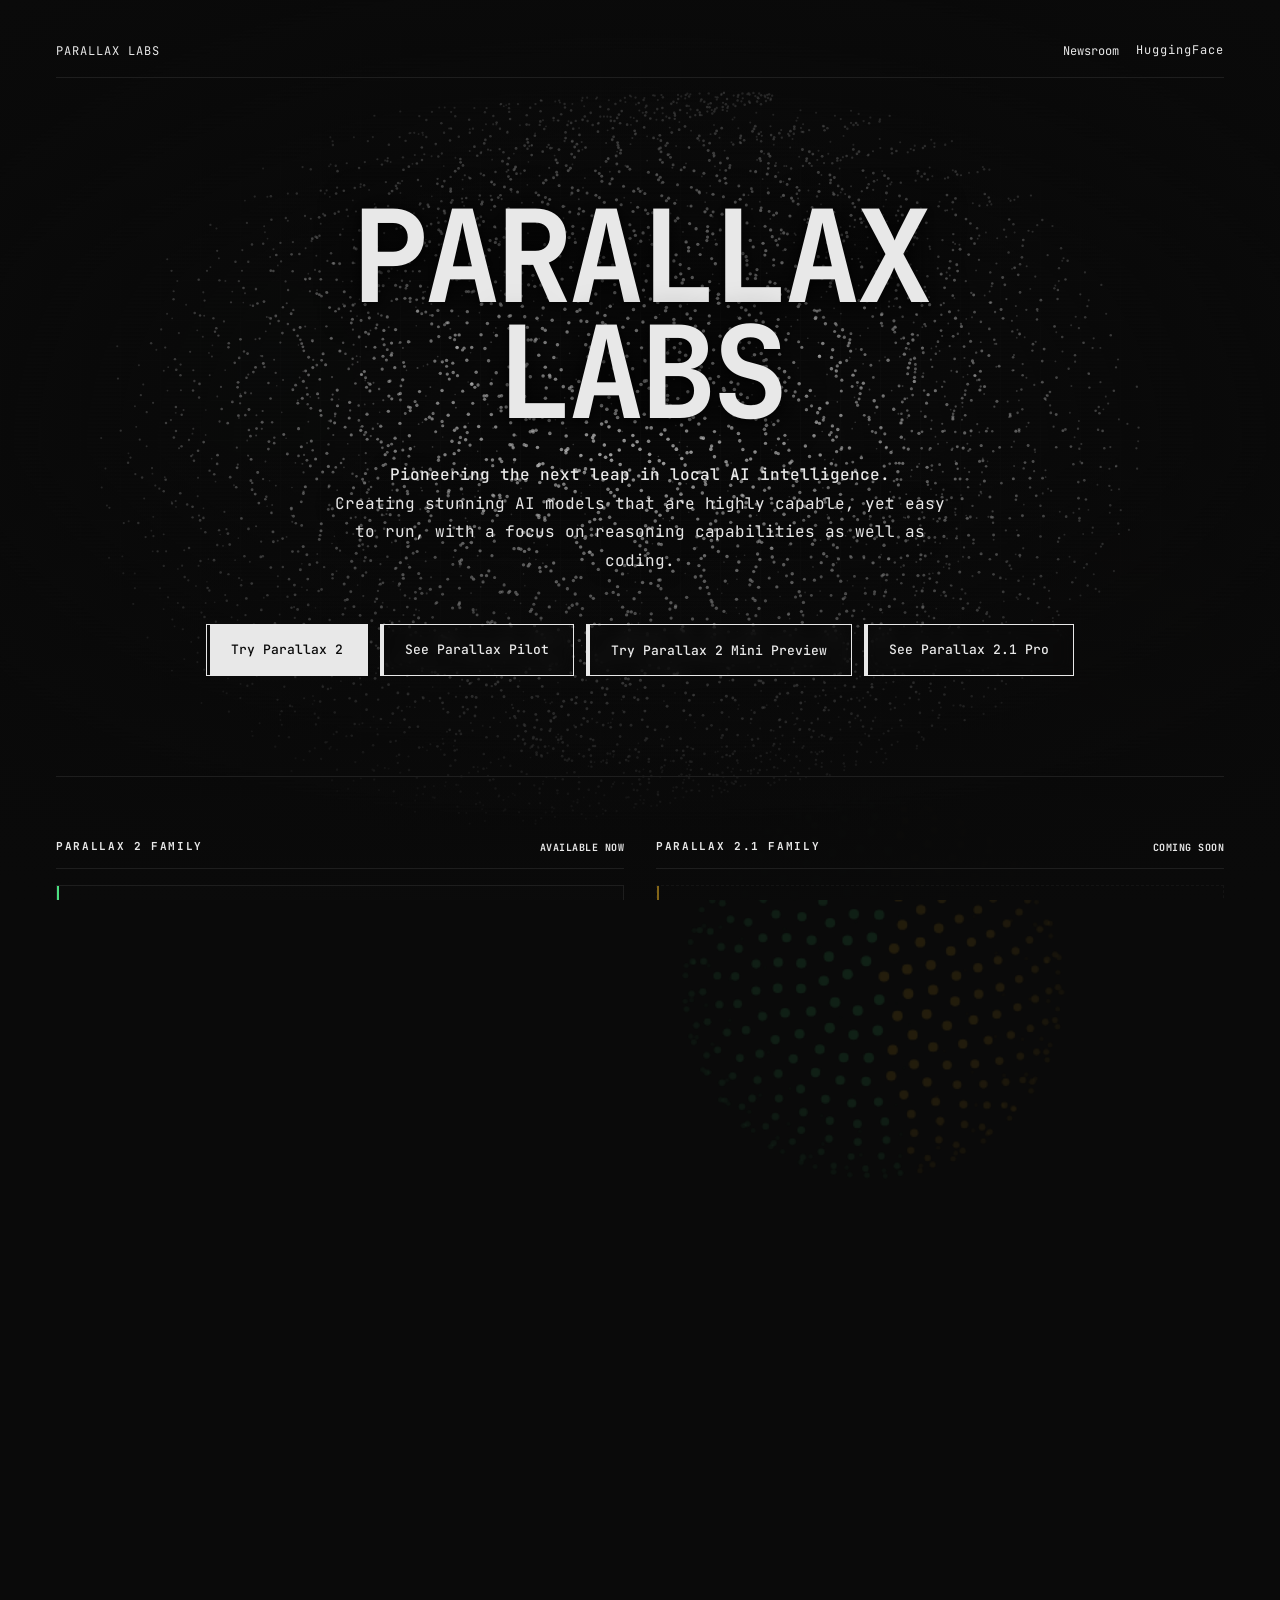
==== index.html @ c9f698fa "v45" ====
<!DOCTYPE html>
<html lang="en">
<head>
<meta charset="UTF-8">
<meta name="viewport" content="width=device-width, initial-scale=1.0">
<title>Parallax Labs</title>
<meta name="description" content="Parallax Labs — pioneering the next leap in local AI intelligence. Creating highly capable, yet tiny AI models.">
<link rel="preconnect" href="https://fonts.googleapis.com">
<link rel="preconnect" href="https://fonts.gstatic.com" crossorigin>
<link href="https://fonts.googleapis.com/css2?family=JetBrains+Mono:wght@400;500;700&display=swap" rel="stylesheet">
<style>
  :root {
    --bg: #0a0a0a;
    --text: #e8e8e8;
    --text-dim2: #e8e8e8;
    --text-dimmer: #e8e8e8;
    --line: #1e1e1e;
    --line-bright: #333333;
    --accent: #f0f0f0;
    --accent-green: #4ade80;
    --accent-amber: #fbbf24;
    --mono: 'JetBrains Mono', 'SF Mono', Menlo, monospace;
    --ease: cubic-bezier(.2,.8,.2,1);
  }
  * { box-sizing: border-box; margin: 0; padding: 0; }
  html, body { height: 100%; overflow-x: hidden; }
  body {
    background: var(--bg);
    color: var(--text);
    font-family: var(--mono);
    font-size: 14px;
    line-height: 1.7;
    -webkit-font-smoothing: antialiased;
    position: relative;
  }

  /* ── LAB ENVIRONMENT BACKGROUND ── */
  .lab-grid {
    position: fixed;
    inset: 0;
    z-index: 0;
    background-image: 
      linear-gradient(rgba(255,255,255,0.015) 1px, transparent 1px),
      linear-gradient(90deg, rgba(255,255,255,0.015) 1px, transparent 1px);
    background-size: 40px 40px;
    mask-image: radial-gradient(ellipse at center, black 30%, transparent 80%);
    -webkit-mask-image: radial-gradient(ellipse at center, black 30%, transparent 80%);
    pointer-events: none;
  }

  #sphereCanvas, #orbCanvas, #glowCanvas {
    position: fixed;
    inset: 0;
    width: 100vw;
    height: 100vh;
    z-index: 1;
    pointer-events: none;
    display: block;
  }
  #orbCanvas {
    z-index: 2;
    opacity: 0.25;
    transform: scale(1.5) translate(10%, 5%);
  }
  #glowCanvas {
    z-index: 0;
    opacity: 0.15;
    filter: blur(40px);
  }
  
  /* Scanline effect + vignette */
  body::after {
    content: '';
    position: fixed;
    inset: 0;
    z-index: 3;
    pointer-events: none;
    background:
      radial-gradient(ellipse at center, rgba(10,10,10,0) 0%, rgba(10,10,10,0.4) 45%, rgba(10,10,10,0.9) 85%, rgba(10,10,10,1) 100%),
      linear-gradient(180deg, rgba(10,10,10,0.5) 0%, rgba(10,10,10,0) 30%, rgba(10,10,10,0) 50%, rgba(10,10,10,0.95) 100%),
      repeating-linear-gradient(0deg, transparent, transparent 2px, rgba(0,0,0,0.1) 2px, rgba(0,0,0,0.1) 4px);
  }

  /* ── MAIN LAYOUT ── */
  .main-wrapper {
    position: relative;
    z-index: 4;
    transition: transform 0.6s var(--ease), opacity 0.4s var(--ease);
    min-height: 100vh;
    display: flex;
    flex-direction: column;
  }
  .main-wrapper.slide-out {
    transform: translateX(-100vw);
    opacity: 0;
    pointer-events: none;
  }

  .page {
    display: flex;
    flex-direction: column;
    padding: 40px 56px;
    flex: 1;
  }
  .topbar {
    font-size: 12px;
    color: var(--text-dim2);
    letter-spacing: 0.08em;
    margin-bottom: 60px;
    display: flex;
    justify-content: space-between;
    align-items: center;
    border-bottom: 1px solid var(--line);
    padding-bottom: 16px;
  }
  .topbar nav { display: flex; gap: 16px; }
  .topbar button {
    background: transparent; border: 1px solid transparent;
    color: var(--text-dimmer); font-family: var(--mono); font-size: 12px;
    cursor: pointer; transition: all 0.2s;
  }
  .topbar button:hover { color: var(--text); border-bottom-color: var(--text); }

  /* ── HERO ── */
  .hero {
    flex: 1;
    display: flex;
    flex-direction: column;
    justify-content: center;
    align-items: center;
    text-align: center;
    max-width: 900px;
    width: 100%;
    margin: 0 auto;
    padding: 60px 0 100px;
  }
  .logo-title {
    font-size: clamp(64px, 10vw, 140px);
    font-weight: 700;
    letter-spacing: -0.04em;
    line-height: 0.9;
    margin-bottom: 32px;
    color: var(--text);
    text-transform: uppercase;
    text-shadow: 0 4px 40px rgba(0,0,0,0.9), 0 2px 12px rgba(0,0,0,0.7);
  }
  .lede {
    font-size: 16px;
    line-height: 1.8;
    color: var(--text-dim2);
    max-width: 620px;
    margin: 0 auto 48px;
    text-shadow: 0 2px 20px rgba(0,0,0,0.85);
  }
  .lede em { font-style: normal; color: var(--text); font-weight: 500; }

  /* ── BUTTONS ── */
  .actions {
    display: flex;
    gap: 12px;
    flex-wrap: wrap;
    justify-content: center;
  }
  .btn {
    display: inline-flex;
    align-items: center;
    justify-content: center;
    gap: 10px;
    padding: 14px 24px;
    background: rgba(10, 10, 10, 0.6);
    backdrop-filter: blur(8px);
    color: var(--text);
    border: 1px solid var(--text-dim2);
    font-family: var(--mono);
    font-size: 13px;
    font-weight: 500;
    text-decoration: none;
    cursor: pointer;
    transition: all .2s var(--ease);
    position: relative;
    overflow: hidden;
  }
  .btn::before {
    content: '';
    position: absolute;
    left: 0; top: 0; bottom: 0;
    width: 3px;
    background: var(--text-dim2);
    transition: background 0.2s;
  }
  .btn:hover::before { background: var(--text); }
  .btn:hover { background: var(--text); color: var(--bg); border-color: var(--text); box-shadow: 0 4px 20px rgba(255,255,255,0.1); padding-left: 30px; }
  
  .btn-primary { background: var(--text); color: var(--bg); border-color: var(--text); }
  .btn-primary::before { background: var(--bg); }
  .btn-primary:hover { background: #fff; padding-left: 24px; }
  .btn-primary:hover::before { background: var(--bg); }
  
  .btn-secondary { background: transparent; border-color: var(--text-dimmer); }
  .btn-secondary:hover { background: transparent; color: var(--text); border-color: var(--text); }

  /* ── COMPACT FAMILY SECTION ── */
  .compact-family-section {
    max-width: 1200px;
    margin: 0 auto;
    width: 100%;
    padding: 60px 0;
    border-top: 1px solid var(--line);
  }
  
  .family-split {
    display: grid;
    grid-template-columns: 1fr 1fr;
    gap: 32px;
  }
  
  .family-column {
    display: flex;
    flex-direction: column;
    gap: 16px;
  }
  
  .family-col-header {
    font-size: 11px;
    font-weight: 700;
    letter-spacing: 0.15em;
    text-transform: uppercase;
    color: var(--text-dim2);
    padding-bottom: 12px;
    border-bottom: 1px solid var(--line);
    display: flex;
    justify-content: space-between;
    align-items: flex-end;
  }
  .family-col-header span {
    font-size: 10px;
    color: var(--text-dimmer);
    letter-spacing: 0.05em;
  }
  
  .family-row {
    display: flex;
    justify-content: space-between;
    align-items: center;
    padding: 16px 20px;
    background: rgba(13, 13, 13, 0.5);
    border: 1px solid var(--line);
    position: relative;
    transition: all 0.3s var(--ease);
  }
  .family-row::before {
    content: '';
    position: absolute;
    left: 0; top: 0; bottom: 0;
    width: 2px;
    background: var(--line-bright);
    transition: background 0.3s;
  }
  .family-row:hover {
    border-color: var(--line-bright);
    background: rgba(20, 20, 20, 0.6);
    transform: translateX(4px);
  }
  
  .family-row.current::before { background: var(--accent-green); }
  .family-row.upcoming::before { background: var(--accent-amber); }
  
  .family-row-left {
    display: flex;
    align-items: center;
    gap: 16px;
  }
  .family-row-name {
    font-size: 15px;
    font-weight: 700;
    color: var(--text);
  }
  .family-row-size {
    font-size: 10px;
    font-weight: 700;
    color: var(--accent-green);
    border: 1px solid var(--line-bright);
    padding: 1px 6px;
    background: var(--bg);
  }
  .family-row.upcoming .family-row-size { color: var(--accent-amber); }
  
  .family-row-right {
    font-size: 10px;
    font-weight: 600;
    text-transform: uppercase;
    letter-spacing: 0.05em;
    display: flex;
    align-items: center;
    gap: 8px;
    color: var(--text-dim2);
  }

  /* ── STATISTICS SECTION ── */
  .stats-section {
    max-width: 1200px;
    margin: 0 auto;
    width: 100%;
    padding: 60px 0;
    border-top: 1px solid var(--line);
    display: grid;
    grid-template-columns: repeat(4, 1fr);
    gap: 16px;
  }
  
  .stat-block {
    padding: 24px;
    background: rgba(13, 13, 13, 0.4);
    border: 1px solid var(--line);
    display: flex;
    flex-direction: column;
    justify-content: center;
    position: relative;
  }
  .stat-block::after {
    content: '';
    position: absolute;
    top: 8px; right: 8px;
    width: 6px; height: 6px;
    border-top: 1px solid var(--text-dimmer);
    border-right: 1px solid var(--text-dimmer);
  }
  
  .stat-number {
    font-size: 32px;
    font-weight: 700;
    color: var(--text);
    line-height: 1;
    margin-bottom: 8px;
    letter-spacing: -0.03em;
  }
  .stat-number span {
    color: var(--accent-green);
    font-size: 20px;
    vertical-align: top;
  }
  .stat-label {
    font-size: 11px;
    color: var(--text-dim2);
    text-transform: uppercase;
    letter-spacing: 0.08em;
  }

  /* ── TIMELINE SECTION ── */
  .timeline-section {
    max-width: 800px;
    margin: 60px auto 100px;
    width: 100%;
    padding-top: 60px;
    border-top: 1px solid var(--line);
  }
  
  .timeline-header {
    margin-bottom: 48px;
    text-align: center;
  }
  
  .timeline-kicker {
    font-size: 11px;
    font-weight: 700;
    color: var(--accent-green);
    letter-spacing: 0.15em;
    text-transform: uppercase;
    margin-bottom: 16px;
    display: block;
  }
  
  .timeline-title {
    font-size: clamp(28px, 4vw, 42px);
    font-weight: 700;
    color: var(--text);
    letter-spacing: -0.02em;
    line-height: 1.2;
    margin-bottom: 16px;
  }
  
  .timeline-meta {
    font-size: 11px;
    color: var(--text-dimmer);
    text-transform: uppercase;
    letter-spacing: 0.1em;
    display: flex;
    justify-content: center;
    gap: 16px;
  }

  .timeline-list {
    display: flex;
    flex-direction: column;
    gap: 0;
    position: relative;
  }
  
  /* Vertical connecting line */
  .timeline-list::before {
    content: '';
    position: absolute;
    left: 20px;
    top: 0;
    bottom: 0;
    width: 1px;
    background: var(--line);
    z-index: 0;
  }

  .timeline-item {
    display: flex;
    gap: 32px;
    padding: 24px 0;
    position: relative;
    z-index: 1;
  }
  .timeline-item:last-child {
    padding-bottom: 0;
  }
  
  .timeline-node {
    width: 40px;
    height: 40px;
    flex-shrink: 0;
    background: var(--bg);
    border: 1px solid var(--line-bright);
    display: flex;
    align-items: center;
    justify-content: center;
    font-size: 11px;
    font-weight: 700;
    color: var(--text-dim2);
    position: relative;
    z-index: 2;
  }
  .timeline-node.green { border-color: var(--accent-green); color: var(--accent-green); }
  .timeline-node.amber { border-color: var(--accent-amber); color: var(--accent-amber); border-style: dashed; }
  
  .timeline-content {
    flex: 1;
    padding-bottom: 24px;
    border-bottom: 1px dashed var(--line);
  }
  .timeline-item:last-child .timeline-content {
    border-bottom: none;
    padding-bottom: 0;
  }
  
  .timeline-item-title {
    font-size: 18px;
    font-weight: 700;
    color: var(--text);
    margin-bottom: 8px;
    display: flex;
    align-items: center;
    gap: 12px;
    flex-wrap: wrap;
  }
  
  .timeline-badge {
    font-size: 9px;
    font-weight: 700;
    text-transform: uppercase;
    letter-spacing: 0.05em;
    padding: 2px 8px;
    border: 1px solid;
  }
  .timeline-badge.green { color: var(--accent-green); border-color: rgba(74, 222, 128, 0.3); background: rgba(74, 222, 128, 0.05); }
  .timeline-badge.amber { color: var(--accent-amber); border-color: rgba(251, 191, 36, 0.3); background: rgba(251, 191, 36, 0.05); }
  
  .timeline-desc {
    font-size: 14px;
    color: var(--text-dim2);
    line-height: 1.7;
  }
  .timeline-desc strong { color: var(--text); font-weight: 500; }

  /* ── FOOTER ── */
  .footer {
    padding-top: 32px; border-top: 1px solid var(--line);
    font-size: 12px; color: var(--text-dimmer);
    display: flex; justify-content: space-between; flex-wrap: wrap; gap: 12px;
  }
  .footer a { color: var(--text-dimmer); text-decoration: none; }
  .footer a:hover { color: var(--text); }

  /* ── NEWSROOM OVERLAY ── */
  .newsroom-overlay {
    position: fixed;
    inset: 0;
    z-index: 10;
    background: var(--bg);
    transform: translateX(100vw);
    transition: transform 0.6s var(--ease);
    display: flex;
    flex-direction: column;
    overflow-y: auto;
  }
  .newsroom-overlay.active { transform: translateX(0); }
  
  .newsroom-header {
    position: sticky; top: 0; z-index: 11;
    padding: 20px 56px; background: rgba(10,10,10,0.9); backdrop-filter: blur(10px);
    border-bottom: 1px solid var(--line);
    display: flex; justify-content: space-between; align-items: center;
  }
  .newsroom-close {
    background: transparent; border: 1px solid var(--text-dimmer);
    color: var(--text); padding: 8px 16px; cursor: pointer;
    font-family: var(--mono); font-size: 12px; transition: 0.2s;
  }
  .newsroom-close:hover { background: var(--text); color: var(--bg); }
  
  .newsroom-content { max-width: 800px; margin: 0 auto; padding: 60px 24px; width: 100%; }
  .news-article {
    margin-bottom: 60px; padding-bottom: 40px;
    border-bottom: 1px solid var(--line);
    opacity: 0; transform: translateY(20px);
    transition: all 0.5s var(--ease);
  }
  .newsroom-overlay.active .news-article { opacity: 1; transform: translateY(0); }
  .newsroom-overlay.active .news-article:nth-child(2) { transition-delay: 0.1s; }
  .newsroom-overlay.active .news-article:nth-child(3) { transition-delay: 0.2s; }
  .newsroom-overlay.active .news-article:nth-child(4) { transition-delay: 0.3s; }
  
  .news-date { font-size: 11px; color: var(--text-dim2); text-transform: uppercase; letter-spacing: 1px; margin-bottom: 8px; }
  .news-title { font-size: 24px; font-weight: 700; margin-bottom: 16px; color: var(--text); }
  .news-body { font-size: 14px; color: var(--text-dim2); line-height: 1.8; }
  .news-body p { margin-bottom: 16px; }
  .news-body strong { color: var(--text); font-weight: 500; }
  .news-body code { background: var(--line); padding: 2px 6px; font-family: var(--mono); font-size: 12px; color: var(--text); border: 1px solid var(--line-bright); }

  @media (max-width: 1024px) {
    .family-split { grid-template-columns: 1fr; gap: 40px; }
    .stats-section { grid-template-columns: 1fr 1fr; }
  }
  @media (max-width: 720px) {
    .page { padding: 24px; }
    .topbar { margin-bottom: 40px; }
    .newsroom-header { padding: 16px 24px; }
    .hero .actions { flex-direction: column; width: 100%; }
    .hero .actions .btn { width: 100%; }
    .stats-section { grid-template-columns: 1fr; }
    .timeline-section { margin: 40px auto 60px; padding-top: 40px; }
    
    .timeline-list::before { left: 16px; }
    .timeline-item { gap: 16px; }
    .timeline-node { width: 32px; height: 32px; font-size: 10px; }
    .timeline-item-title { flex-direction: column; align-items: flex-start; gap: 8px; }
  }
</style>
</head>
<body>

  <!-- Background Lab Elements -->
  <div class="lab-grid"></div>
  <canvas id="glowCanvas"></canvas>
  <canvas id="sphereCanvas"></canvas>
  <canvas id="orbCanvas"></canvas>

  <div class="main-wrapper" id="main-wrapper">
    <div class="page">
      <div class="topbar">
        <span>PARALLAX LABS</span>
        <nav>
          <button onclick="openNewsroom()">Newsroom</button>
          <a href="https://huggingface.co/parallaxlabs" target="_blank" style="color:var(--text-dimmer); text-decoration:none; border-bottom:1px solid transparent; transition:0.2s;" onmouseover="this.style.color='var(--text)'; this.style.borderBottomColor='var(--text)'" onmouseout="this.style.color='var(--text-dimmer)'; this.style.borderBottomColor='transparent'">HuggingFace</a>
        </nav>
      </div>

      <!-- HERO -->
      <main class="hero">
        <h1 class="logo-title">Parallax<br>Labs</h1>
        <p class="lede">
          <em>Pioneering the next leap in local AI intelligence.</em><br>
          Creating stunning AI models that are highly capable, yet easy to run, with a focus on reasoning capabilities as well as coding.
        </p>
        <div class="actions">
          <a href="./chat" class="btn btn-primary">Try Parallax 2</a>
          <a href="./pilot" class="btn btn-secondary">See Parallax Pilot</a>
          <button class="btn btn-secondary" onclick="proceedToDemo()">Try Parallax 2 Mini Preview</button>
          <a href="./21pro" class="btn btn-secondary">See Parallax 2.1 Pro</a>
        </div>
      </main>

      <!-- COMPACT FAMILY SECTION -->
      <section class="compact-family-section">
        <div class="family-split">
          
          <!-- Current Family -->
          <div class="family-column">
            <div class="family-col-header">
              Parallax 2 Family <span>Available Now</span>
            </div>
            
            <div class="family-row current">
              <div class="family-row-left">
                <div class="family-row-name">Parallax 2 Mini Preview</div>
              </div>
              <div class="family-row-right">
                 Available Now
              </div>
            </div>

            <div class="family-row current">
              <div class="family-row-left">
                <div class="family-row-name">Parallax 2 Preview</div>
              </div>
              <div class="family-row-right">
                 Available Now
              </div>
            </div>

            <div class="family-row current">
              <div class="family-row-left">
                <div class="family-row-name">Parallax 2</div>
              </div>
              <div class="family-row-right">
                 Available Now
              </div>
            </div>
          </div>

          <!-- Upcoming Family -->
          <div class="family-column">
            <div class="family-col-header">
              Parallax 2.1 Family <span>Coming Soon</span>
            </div>

            <div class="family-row upcoming" style="opacity: 0.5; border-style: dashed;">
              <div class="family-row-left">
                <div class="family-row-name" style="color: var(--text-dimmer);">Project Hidden</div>
                <div class="family-row-size" style="color: var(--text-dimmer);">???</div>
              </div>
              <div class="family-row-right">
                 Secret *shh*
              </div>
            </div>
            
            <div class="family-row upcoming" style="opacity: 0.3; border-style: dashed;">
              <div class="family-row-left">
                <div class="family-row-name" style="color: var(--text-dimmer);">Project Hidden</div>
                <div class="family-row-size" style="color: var(--text-dimmer);">???</div>
              </div>
              <div class="family-row-right">
                 secret *shh*
              </div>
            </div>

                        <div class="family-row upcoming">
              <div class="family-row-left">
                <div class="family-row-name">Parallax 2.1 Pro</div>
              </div>
              <div class="family-row-right">
                 Coming Soon
              </div>
            </div>

          </div>
        </div>
      </section>

      <!-- STATISTICS SECTION -->
      <section class="stats-section">
        <div class="stat-block">
          <div class="stat-number">262K<span>+</span></div>
          <div class="stat-label">Context Window</div>
        </div>
        <div class="stat-block">
          <div class="stat-number">$32</div>
          <div class="stat-label">Total Training Costs So Far</div>
        </div>
        <div class="stat-block">
          <div class="stat-number">100<span>%</span></div>
          <div class="stat-label">OPEN WEIGHTS</div>
        </div>
      </section>

      <!-- TIMELINE SECTION -->
      <section class="timeline-section">
        <header class="timeline-header">
          <span class="timeline-kicker">Parallax Labs - Helping Pioneer the Next Local AI Revolution</span>
          <h2 class="timeline-title"> From Parallax 2 Preview to Parallax 2.1 Pro</h2>
          <div class="timeline-meta">
            <span>Bringing Local AI a step closer to beating the giants</span>
          </div>
        </header>

        <div class="timeline-list">
          <!-- Item 1: 4B Preview -->
          <div class="timeline-item">
            <div class="timeline-node green">01</div>
            <div class="timeline-content">
              <div class="timeline-item-title">
                Parallax 2 Preview 
                <span class="timeline-badge green">4B</span>
              </div>
              <p class="timeline-desc">
                Our first real step. We proved that a small, highly optimized model could mimic Opus-style reasoning. This 4B model validated our distillation techniques and showed the world that consumer GPUs could handle complex coding and agentic workflows.
              </p>
            </div>
          </div>

          <!-- Item 2: 0.8B Mini -->
          <div class="timeline-item">
            <div class="timeline-node green">02</div>
            <div class="timeline-content">
              <div class="timeline-item-title">
                Parallax 2 Mini Preview 
                <span class="timeline-badge green">0.8B</span>
              </div>
              <p class="timeline-desc">
                Extreme engineering. We pushed the boundaries of tiny to see how small we could go before reasoning broke. The answer was 800 million parameters. It runs on almost any hardware, easily and fast, bringing local AI to the masses.
              </p>
            </div>
          </div>

          <!-- Item 3: 9B Flagship -->
          <div class="timeline-item">
            <div class="timeline-node green">03</div>
            <div class="timeline-content">
              <div class="timeline-item-title">
                Parallax 2 
                <span class="timeline-badge green">9B</span>
              </div>
              <p class="timeline-desc">
                The current flagship. We stopped messing around. With 9 billion parameters and a 262K context window, it proved that local hardware could handle the heavy lifting. Trained on 202K+ elite traces, it competes with the giants while running entirely offline.
              </p>
            </div>
          </div>

          <!-- Item 4: 4B Mini -->
          <div class="timeline-item">
            <div class="timeline-node amber">04</div>
            <div class="timeline-content">
              <div class="timeline-item-title">
                Parallax 2 Mini 
                <span class="timeline-badge amber">Coming Soon</span>
              </div>
              <p class="timeline-desc">
                The finalized revision of the Parallax 2 family's mini variant. Bringing Local AI to the masses with an ultra-small model that can run on anything. Parallax 2 Mini is more powerful than Parallax 2 Preview, while maintaining the same 4 billion parameter size you know and love!
              </p>
            </div>
          </div>
        </div>

          <!-- Item 5: 2.1 Pro -->
          <div class="timeline-item">
            <div class="timeline-node amber">05</div>
            <div class="timeline-content">
              <div class="timeline-item-title">
                Parallax 2.1 Pro 
                <span class="timeline-badge amber">Coming Soon</span>
              </div>
              <p class="timeline-desc">
                Our next leap. A super-flagship designed to completely reduce the need for an AI subscription to nothing. We are scaling parameters and refining reasoning to push local inference to its absolute limits. Big AI companies will be left behind.
              </p>
            </div>
          </div>
        </div>
      </section>

      <footer class="footer">
        <span>A subsidiary of <a href="https://parallaxstudios.xyz">Parallax Studios</a></span>
        <span>© 2026 Parallax Studios</span>
      </footer>
    </div>
  </div>

  <!-- NEWSROOM OVERLAY -->
  <div class="newsroom-overlay" id="newsroom">
    <div class="newsroom-header">
      <span style="font-family:var(--mono); font-weight:700;">PARALLAX NEWSROOM</span>
      <button class="newsroom-close" onclick="closeNewsroom()">Close ×</button>
    </div>
    
    <div class="newsroom-content">
      <article class="news-article">
        <div class="news-date">October 26, 2026</div>
        <h2 class="news-title">Parallax 2.1 Pro: Coming Soon</h2>
        <div class="news-body">
          <p>Parallax 2.1 Pro is coming soon!<strong> Designed to push the limits of local inference, Parallax 2.1 Pro is ready for ANY task.</strong>. Frontier AI giants are not ready for what's coming.</p>
          <p>Coming soon, to a GPU near you!</p>
        </div>
      </article>

      <article class="news-article">
        <div class="news-date">October 24, 2026</div>
        <h2 class="news-title">Something spooky in the lab - Parallax 2.1 Pro</h2>
        <div class="news-body">
          <p>Something quite spooky is happening in the lab today,<strong> they're saying that big AI companies should be scared.</strong>. What could they mean? Something truly terrifying must be brewing in the lab.</p>
          <p>Parallax 2.1 Pro is trying to be spooooooky again.</p>
        </div>
      </article>
    
      <article class="news-article">
        <div class="news-date">October 20, 2026</div>
        <h2 class="news-title">Parallax 2 is Officially Available</h2>
        <div class="news-body">
          <p>We are thrilled to announce the public release of <strong>Parallax 2</strong>. After a successful training run on over 150,000 frontier traces, our flagship 9-billion-parameter model is ready for the world. It is designed to be a top-tier local AI for reasoning, coding, and autonomous agentic tasks.</p>
          <p>Parallax 2 is now available for download on HuggingFace. You can run it locally using tools like LM Studio or Ollama, and experience frontier-level intelligence on your own hardware.</p>
        </div>
      </article>
    
      <article class="news-article">
        <div class="news-date">October 19, 2026</div>
        <h2 class="news-title">A Game Built by AI: Parallax 2 on an RTX 5070</h2>
        <div class="news-body">
          <p>In a recent internal test, we tasked Parallax 2 with building a multiplayer, 3D game from scratch. Running locally on an RTX 5070, the model autonomously architected a multi-file project (JS, CSS, HTML), wrote a WebRTC-based networking layer, and generated a full 3D game engine using Three.js.</p>
          <p>The model's ability to build a complex codebase and debug its own errors in real-time demonstrates the power of our agentic training data. This is a new era for local AI software engineering.</p>
        </div>
      </article>

      <article class="news-article">
        <div class="news-date">October 19, 2026</div>
        <h2 class="news-title">The $32 Frontier: How We Trained a 9B Model on a Budget</h2>
        <div class="news-body">
          <p>While cloud giants spend billions on data centers, we rented a single RTX PRO 6000 for <code>$32</code>. By curating elite traces from Opus, Fable, and OpenSWE, we distilled frontier-level intelligence into a 9B model that runs on consumer hardware.</p>
          <p>This is our manifesto: <strong>Intelligence belongs on the hardware you actually own.</strong></p>
        </div>
      </article>
    </div>
  </div>

<script>
// ── 1. BACKGROUND SPHERE ANIMATION (Denser, brighter) ──
(() => {
  const canvas = document.getElementById('sphereCanvas');
  const ctx = canvas.getContext('2d');
  const maskCanvas = document.createElement('canvas');
  const maskCtx = maskCanvas.getContext('2d');
  let samplePixels = [];

  function buildMask() {
    const MW = 900, MH = 220;
    maskCanvas.width = MW; maskCanvas.height = MH;
    maskCtx.clearRect(0, 0, MW, MH);
    maskCtx.fillStyle = '#fff';
    maskCtx.font = `700 100px 'JetBrains Mono', monospace`;
    maskCtx.textAlign = 'center'; maskCtx.textBaseline = 'middle';
    const text = 'PARALLAX LABS';
    const measured = maskCtx.measureText(text).width;
    maskCtx.save();
    maskCtx.translate(MW / 2, MH / 2);
    maskCtx.scale(Math.min(1, (MW * 0.92) / measured), 1);
    maskCtx.fillText(text, 0, 0);
    maskCtx.restore();

    const img = maskCtx.getImageData(0, 0, MW, MH).data;
    samplePixels = [];
    for (let y = 0; y < MH; y += 2) {
      for (let x = 0; x < MW; x += 2) {
        if (img[(y * MW + x) * 4 + 3] > 100) {
          samplePixels.push({ nx: (x - MW / 2) / (MW / 2), ny: (y - MH / 2) / (MH / 2) });
        }
      }
    }
  }

  let points = [];
  function buildPoints() {
    buildMask();
    points = [];
    const GOLDEN = Math.PI * (3 - Math.sqrt(5));
    for (let i = 0; i < samplePixels.length; i++) {
      const t = i / Math.max(1, samplePixels.length - 1);
      const y = 1 - 2 * t;
      const r = Math.sqrt(Math.max(0, 1 - y * y));
      const theta = GOLDEN * i;
      points.push({ x: Math.cos(theta) * r, y, z: Math.sin(theta) * r, tx: samplePixels[i].nx, ty: samplePixels[i].ny, screenX: 0, screenY: 0, depth: 0 });
    }
  }

  let cssW = window.innerWidth, cssH = window.innerHeight;
  function resize() {
    cssW = window.innerWidth; cssH = window.innerHeight;
    const dpr = window.devicePixelRatio || 1;
    canvas.width = Math.floor(cssW * dpr); canvas.height = Math.floor(cssH * dpr);
    canvas.style.width = cssW + 'px'; canvas.style.height = cssH + 'px';
    ctx.setTransform(dpr, 0, 0, dpr, 0, 0);
  }

  let mouseX = -9999, mouseY = -9999;
  window.addEventListener('mousemove', e => { mouseX = e.clientX; mouseY = e.clientY; });
  window.addEventListener('mouseleave', () => { mouseX = -9999; mouseY = -9999; });

  function render(now) {
    ctx.clearRect(0, 0, cssW, cssH);
    const cx = cssW / 2, cy = cssH / 2, R = Math.min(cssW, cssH) * 0.55;
    const rotY = now * 0.00022, cosY = Math.cos(rotY), sinY = Math.sin(rotY);
    const cosX = Math.cos(0.28), sinX = Math.sin(0.28);
    const PULL = 0.26, HOVER_RADIUS = 130;

    for (const p of points) {
      const sx = p.x * (1 - PULL) + p.tx * PULL, sy = p.y * (1 - PULL) + p.ty * PULL, sz = p.z * (1 - PULL);
      const x1 = sx * cosY - sz * sinY, z1 = sx * sinY + sz * cosY;
      const y2 = sy * cosX - z1 * sinX, z2 = sy * sinX + z1 * cosX;
      const persp = 1.9 / (1.9 + z2);
      p.screenX = cx + x1 * R * persp; p.screenY = cy + y2 * R * persp; p.depth = z2;
    }

    points.sort((a, b) => a.depth - b.depth);
    for (const p of points) {
      const depthT = (p.depth + 1) / 2;
      let alpha = 0.15 + depthT * 0.65;
      const dist = Math.sqrt(Math.pow(mouseX - p.screenX, 2) + Math.pow(mouseY - p.screenY, 2));
      if (dist < HOVER_RADIUS) alpha = Math.min(1, alpha + Math.pow(1 - dist / HOVER_RADIUS, 2) * 0.85);
      ctx.fillStyle = `rgba(232, 232, 232, ${alpha.toFixed(3)})`;
      ctx.beginPath(); ctx.arc(p.screenX, p.screenY, 0.6 + depthT * 1.4, 0, Math.PI * 2); ctx.fill();
    }
    requestAnimationFrame(render);
  }

  window.addEventListener('resize', resize);
  document.fonts.ready.then(() => { resize(); buildPoints(); requestAnimationFrame(render); });
})();

// ── 2. FLOATING PIXEL ORB (Green / Amber mix) ──
(() => {
  const canvas = document.getElementById('orbCanvas');
  const ctx = canvas.getContext('2d');
  let cssW = window.innerWidth, cssH = window.innerHeight;
  
  function resize() {
    cssW = window.innerWidth; cssH = window.innerHeight;
    const dpr = window.devicePixelRatio || 1;
    canvas.width = Math.floor(cssW * dpr); canvas.height = Math.floor(cssH * dpr);
    canvas.style.width = cssW + 'px'; canvas.style.height = cssH + 'px';
    ctx.setTransform(dpr, 0, 0, dpr, 0, 0);
  }
  window.addEventListener('resize', resize);

  const orbPoints = [];
  const ORB_RADIUS = 120;
  const NUM_POINTS = 400;
  for (let i = 0; i < NUM_POINTS; i++) {
    const phi = Math.acos(-1 + (2 * i) / NUM_POINTS);
    const theta = Math.sqrt(NUM_POINTS * Math.PI) * phi;
    orbPoints.push({
      x: ORB_RADIUS * Math.cos(theta) * Math.sin(phi),
      y: ORB_RADIUS * Math.sin(theta) * Math.sin(phi),
      z: ORB_RADIUS * Math.cos(phi),
      ox: 0, oy: 0, oz: 0
    });
  }

  let time = 0;
  function renderOrb() {
    ctx.clearRect(0, 0, cssW, cssH);
    time += 0.008;

    const cx = cssW / 2 + Math.sin(time * 0.4) * (cssW * 0.35);
    const cy = cssH / 2 + Math.cos(time * 0.6) * (cssH * 0.35);
    
    const rotX = time * 0.4;
    const rotY = time * 0.6;
    const cosX = Math.cos(rotX), sinX = Math.sin(rotX);
    const cosY = Math.cos(rotY), sinY = Math.sin(rotY);

    for (const p of orbPoints) {
      let x1 = p.x * cosY - p.z * sinY;
      let z1 = p.x * sinY + p.z * cosY;
      let y2 = p.y * cosX - z1 * sinX;
      let z2 = p.y * sinX + z1 * cosX;

      const persp = 400 / (400 + z2);
      p.ox = cx + x1 * persp;
      p.oy = cy + y2 * persp;
      p.oz = z2;
    }

    orbPoints.sort((a, b) => a.oz - b.oz);

    for (const p of orbPoints) {
      const depthT = (p.oz + ORB_RADIUS) / (2 * ORB_RADIUS);
      let alpha = 0.05 + depthT * 0.4;
      
      const isAmber = p.x > 20;
      ctx.fillStyle = isAmber 
        ? `rgba(251, 191, 36, ${alpha.toFixed(3)})`
        : `rgba(74, 222, 128, ${alpha.toFixed(3)})`;
      
      ctx.beginPath();
      ctx.arc(p.ox, p.oy, 1 + depthT * 2.5, 0, Math.PI * 2);
      ctx.fill();
    }
    requestAnimationFrame(renderOrb);
  }

  resize();
  requestAnimationFrame(renderOrb);
})();

// ── 3. GLOWING BACKGROUND ORBS ──
(() => {
  const canvas = document.getElementById('glowCanvas');
  const ctx = canvas.getContext('2d');
  let cssW = window.innerWidth, cssH = window.innerHeight;
  
  function resize() {
    cssW = window.innerWidth; cssH = window.innerHeight;
    const dpr = window.devicePixelRatio || 1;
    canvas.width = Math.floor(cssW * dpr); canvas.height = Math.floor(cssH * dpr);
    canvas.style.width = cssW + 'px'; canvas.style.height = cssH + 'px';
    ctx.setTransform(dpr, 0, 0, dpr, 0, 0);
  }
  window.addEventListener('resize', resize);

  let time = 0;
  function renderGlow() {
    ctx.clearRect(0, 0, cssW, cssH);
    time += 0.005;

    const cx1 = cssW * 0.2 + Math.sin(time) * 100;
    const cy1 = cssH * 0.3 + Math.cos(time * 0.8) * 100;
    const r1 = 150 + Math.sin(time * 1.2) * 30;
    
    const grd1 = ctx.createRadialGradient(cx1, cy1, 0, cx1, cy1, r1);
    grd1.addColorStop(0, 'rgba(74, 222, 128, 0.08)');
    grd1.addColorStop(1, 'rgba(74, 222, 128, 0)');
    ctx.fillStyle = grd1;
    ctx.beginPath();
    ctx.arc(cx1, cy1, r1, 0, Math.PI * 2);
    ctx.fill();

    const cx2 = cssW * 0.8 + Math.cos(time * 0.7) * 120;
    const cy2 = cssH * 0.7 + Math.sin(time * 0.9) * 120;
    const r2 = 200 + Math.cos(time) * 40;
    
    const grd2 = ctx.createRadialGradient(cx2, cy2, 0, cx2, cy2, r2);
    grd2.addColorStop(0, 'rgba(251, 191, 36, 0.05)');
    grd2.addColorStop(1, 'rgba(251, 191, 36, 0)');
    ctx.fillStyle = grd2;
    ctx.beginPath();
    ctx.arc(cx2, cy2, r2, 0, Math.PI * 2);
    ctx.fill();

    requestAnimationFrame(renderGlow);
  }

  resize();
  requestAnimationFrame(renderGlow);
})();

// ── 4. NEWSROOM SLIDING LOGIC ──
function openNewsroom() {
  document.getElementById('main-wrapper').classList.add('slide-out');
  document.getElementById('newsroom').classList.add('active');
  document.body.style.overflow = 'hidden';
}

function closeNewsroom() {
  document.getElementById('main-wrapper').classList.remove('slide-out');
  document.getElementById('newsroom').classList.remove('active');
  document.body.style.overflow = '';
}

function proceedToDemo() {
  window.location.href = '/chat/wch';
}
</script>
</body>
</html>
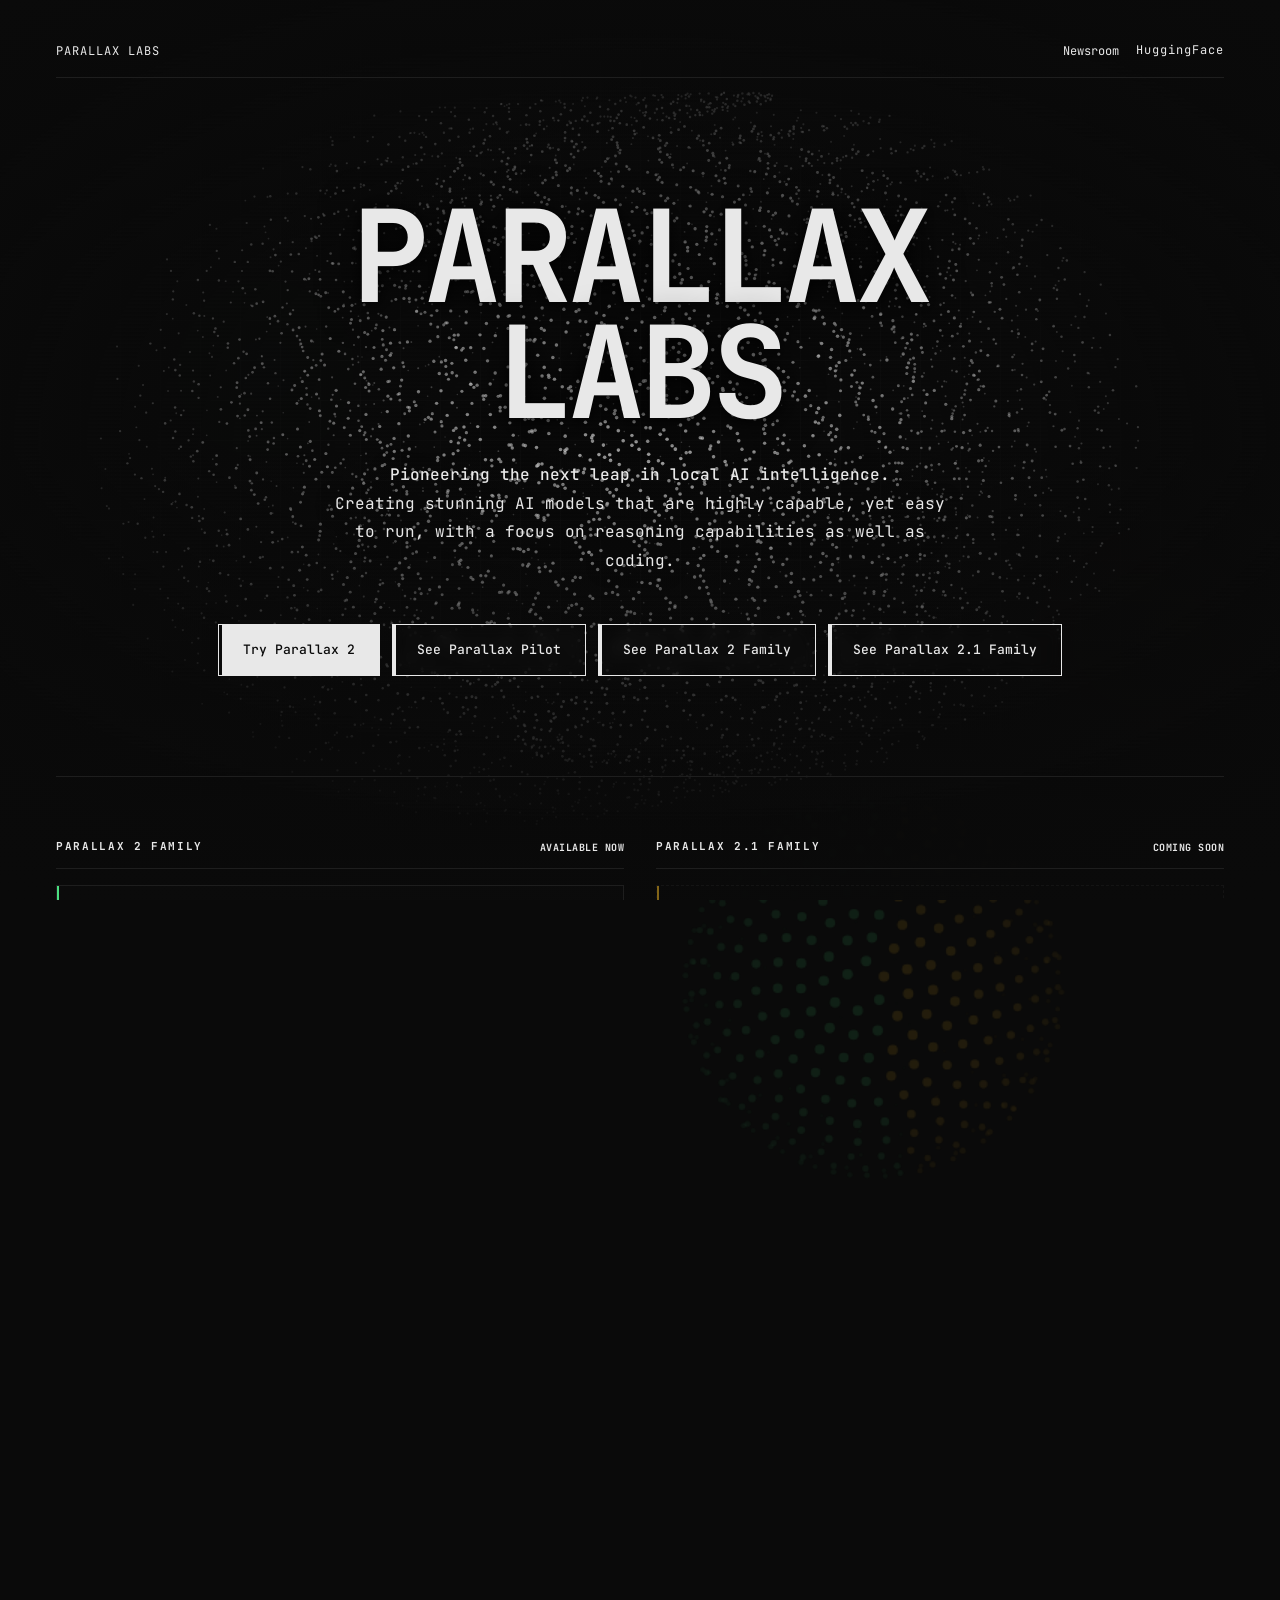
==== commit 121d00a4: "v49" ====
--- a/index.html
+++ b/index.html
@@ -579,8 +579,8 @@
         <div class="actions">
           <a href="./chat" class="btn btn-primary">Try Parallax 2</a>
           <a href="./pilot" class="btn btn-secondary">See Parallax Pilot</a>
-          <button class="btn btn-secondary" onclick="proceedToDemo()">Try Parallax 2 Mini Preview</button>
-          <a href="./21pro" class="btn btn-secondary">See Parallax 2.1 Pro</a>
+          <a href="./current" class="btn btn-secondary">See Parallax 2 Family</a>
+          <a href="./next" class="btn btn-secondary">See Parallax 2.1 Family</a>
         </div>
       </main>
 
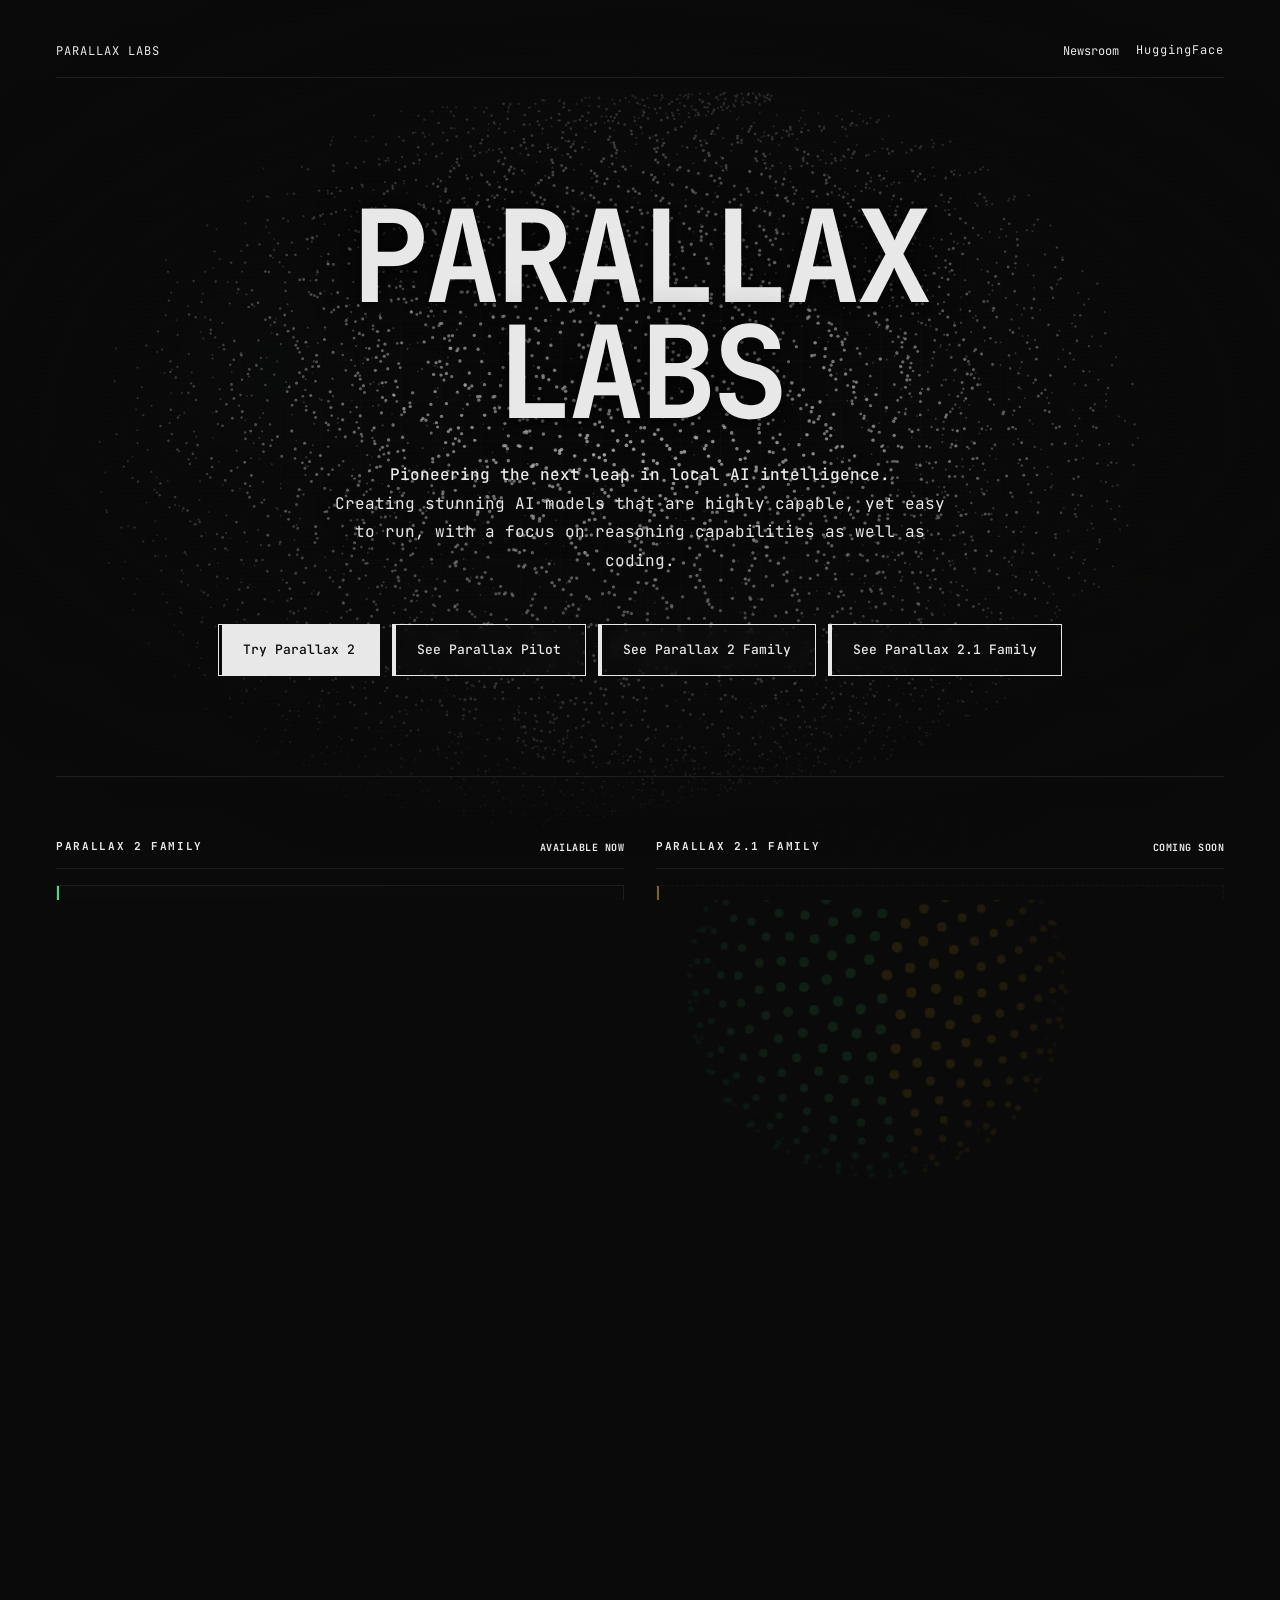
==== commit d6a61a94: "v54" ====
--- a/index.html
+++ b/index.html
@@ -650,7 +650,7 @@
 
                         <div class="family-row upcoming">
               <div class="family-row-left">
-                <div class="family-row-name">Parallax 2.1 Pro</div>
+                <div class="family-row-name">Parallax 2.1 Pro & ProCode variant</div>
               </div>
               <div class="family-row-right">
                  Coming Soon
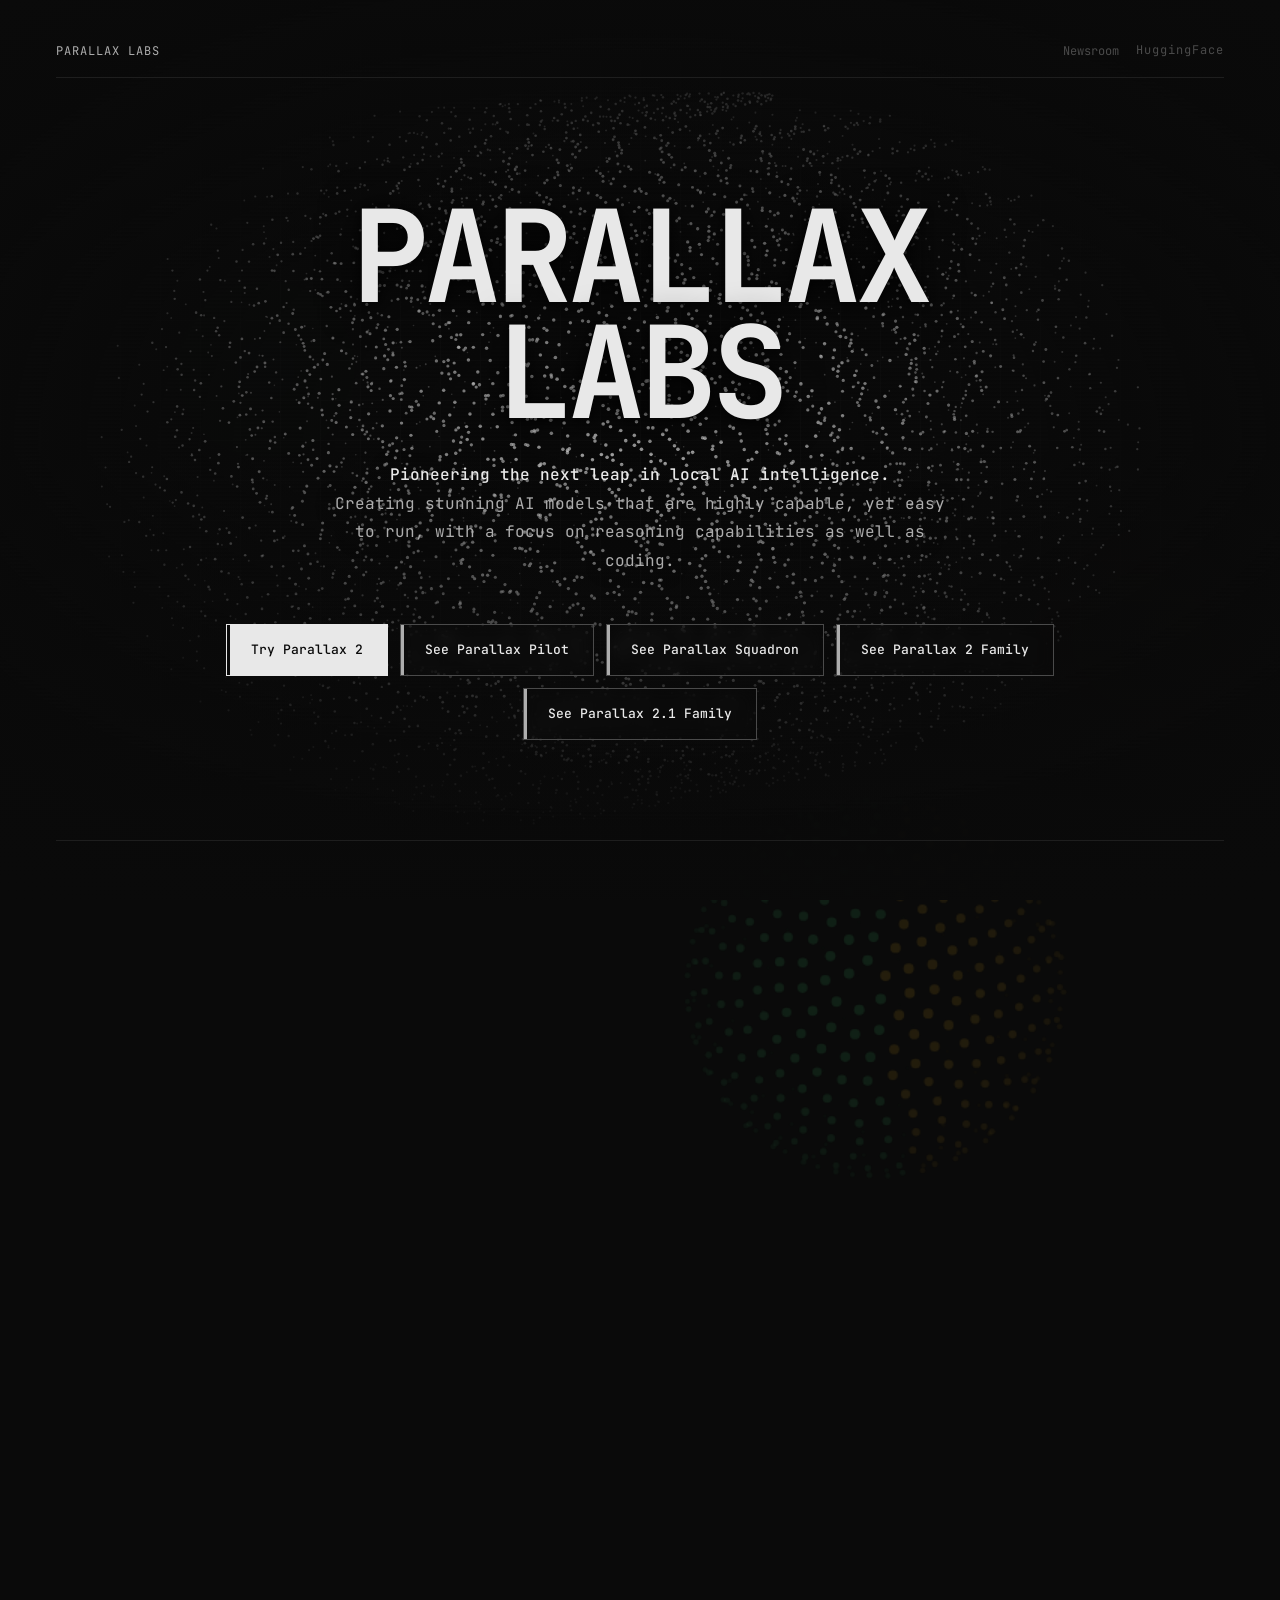
==== commit 64baf181: "v57" ====
--- a/index.html
+++ b/index.html
@@ -8,12 +8,13 @@
 <link rel="preconnect" href="https://fonts.googleapis.com">
 <link rel="preconnect" href="https://fonts.gstatic.com" crossorigin>
 <link href="https://fonts.googleapis.com/css2?family=JetBrains+Mono:wght@400;500;700&display=swap" rel="stylesheet">
+<link rel="stylesheet" href="https://cdnjs.cloudflare.com/ajax/libs/font-awesome/6.5.1/css/all.min.css">
 <style>
   :root {
     --bg: #0a0a0a;
     --text: #e8e8e8;
-    --text-dim2: #e8e8e8;
-    --text-dimmer: #e8e8e8;
+    --text-dim2: #adadad;
+    --text-dimmer: #4a4a4a;
     --line: #1e1e1e;
     --line-bright: #333333;
     --accent: #f0f0f0;
@@ -296,6 +297,101 @@
     color: var(--text-dim2);
   }
 
+  /* ── SQUADRON SECTION ── */
+  .squadron-section {
+    max-width: 1200px;
+    margin: 0 auto;
+    width: 100%;
+    padding: 80px 0;
+    border-top: 1px solid var(--line);
+    display: flex;
+    flex-direction: column;
+    align-items: center;
+  }
+  
+  .squadron-header {
+    text-align: center;
+    margin-bottom: 48px;
+    max-width: 800px;
+  }
+  .squadron-kicker {
+    font-size: 10px;
+    letter-spacing: 0.2em;
+    text-transform: uppercase;
+    color: var(--accent-amber);
+    margin-bottom: 12px;
+    display: block;
+  }
+  .squadron-title {
+    font-size: 36px;
+    font-weight: 700;
+    color: var(--text);
+    letter-spacing: -0.02em;
+    margin-bottom: 16px;
+  }
+  .squadron-sub {
+    font-size: 15px;
+    color: var(--text-dim2);
+    line-height: 1.7;
+  }
+
+  .squadron-grid {
+    display: grid;
+    grid-template-columns: 1fr 1fr 1fr;
+    gap: 16px;
+    width: 100%;
+  }
+  
+  .squadron-card {
+    border: 1px solid var(--line);
+    padding: 32px;
+    background: rgba(13, 13, 13, 0.5);
+    position: relative;
+    transition: all 0.3s var(--ease);
+    text-align: center;
+    display: flex;
+    flex-direction: column;
+    align-items: center;
+  }
+  .squadron-card::before {
+    content: '';
+    position: absolute;
+    left: 0; top: 0; bottom: 0;
+    width: 2px;
+    background: var(--line-bright);
+    transition: background 0.3s;
+  }
+  .squadron-card:hover {
+    border-color: var(--line-bright);
+    background: rgba(20, 20, 20, 0.7);
+    transform: translateY(-2px);
+  }
+  .squadron-card:hover::before { background: var(--accent-amber); }
+  
+  .squadron-icon {
+    width: 48px; height: 48px;
+    display: flex;
+    align-items: center;
+    justify-content: center;
+    border: 1px solid var(--line-bright);
+    margin-bottom: 20px;
+    font-size: 20px;
+    color: var(--accent-amber);
+    background: var(--bg);
+  }
+  .squadron-card-title {
+    font-size: 18px;
+    font-weight: 700;
+    margin-bottom: 12px;
+    color: var(--text);
+  }
+  .squadron-card-desc {
+    font-size: 13px;
+    color: var(--text-dim2);
+    line-height: 1.6;
+  }
+  .squadron-card-desc strong { color: var(--text); font-weight: 500; }
+
   /* ── STATISTICS SECTION ── */
   .stats-section {
     max-width: 1200px;
@@ -396,7 +492,6 @@
     position: relative;
   }
   
-  /* Vertical connecting line */
   .timeline-list::before {
     content: '';
     position: absolute;
@@ -533,6 +628,7 @@
 
   @media (max-width: 1024px) {
     .family-split { grid-template-columns: 1fr; gap: 40px; }
+    .squadron-grid { grid-template-columns: 1fr; }
     .stats-section { grid-template-columns: 1fr 1fr; }
   }
   @media (max-width: 720px) {
@@ -579,6 +675,7 @@
         <div class="actions">
           <a href="./chat" class="btn btn-primary">Try Parallax 2</a>
           <a href="./pilot" class="btn btn-secondary">See Parallax Pilot</a>
+          <a href="./squadron" class="btn btn-secondary">See Parallax Squadron</a>
           <a href="./current" class="btn btn-secondary">See Parallax 2 Family</a>
           <a href="./next" class="btn btn-secondary">See Parallax 2.1 Family</a>
         </div>
@@ -648,7 +745,7 @@
               </div>
             </div>
 
-                        <div class="family-row upcoming">
+            <div class="family-row upcoming">
               <div class="family-row-left">
                 <div class="family-row-name">Parallax 2.1 Pro & ProCode variant</div>
               </div>
@@ -657,6 +754,41 @@
               </div>
             </div>
 
+          </div>
+        </div>
+      </section>
+
+      <!-- SQUADRON SECTION -->
+      <section class="squadron-section">
+        <div class="squadron-header">
+          <span class="squadron-kicker">Exclusive Tooling</span>
+          <h2 class="squadron-title">Parallax Squadron</h2>
+          <p class="squadron-sub">
+            The Parallax models are powerful on their own, but <strong>Parallax Squadron</strong> takes them to the next level. This framework allows a commander model to deploy parallel sub-agents of itself, delegate workloads, and orchestrate complex tasks across your local hardware—all while drastically improving overall efficiency.
+          </p>
+        </div>
+
+        <div class="squadron-grid">
+          <div class="squadron-card">
+            <div class="squadron-icon"><i class="fa-solid fa-jet-fighter"></i></div>
+            <div class="squadron-card-title">Parallel Sub-Agents</div>
+            <div class="squadron-card-desc">
+              Deploy multiple instances of a Parallax model simultaneously. While one agent writes the frontend code, another handles the backend logic, and a third audits for security flaws.
+            </div>
+          </div>
+          <div class="squadron-card">
+            <div class="squadron-icon"><i class="fa-solid fa-network-wired"></i></div>
+            <div class="squadron-card-title">Intelligent Delegation</div>
+            <div class="squadron-card-desc">
+              The commander model automatically breaks down complex prompts into smaller, manageable tasks and assigns them to the most suitable sub-agents in the swarm.
+            </div>
+          </div>
+          <div class="squadron-card">
+            <div class="squadron-icon"><i class="fa-solid fa-bolt"></i></div>
+            <div class="squadron-card-title">Maximized Efficiency</div>
+            <div class="squadron-card-desc">
+              By distributing the workload across parallel agents, Squadron minimizes latency and maximizes throughput, turning your local machine into a mini supercomputer.
+            </div>
           </div>
         </div>
       </section>
@@ -725,7 +857,7 @@
                 <span class="timeline-badge green">9B</span>
               </div>
               <p class="timeline-desc">
-                The current flagship. We stopped messing around. With 9 billion parameters and a 262K context window, it proved that local hardware could handle the heavy lifting. Trained on 202K+ elite traces, it competes with the giants while running entirely offline.
+                The current flagship. We stopped messing around. With 9 billion parameters and a 262K context window, it proved that local hardware could handle the heavy lifting. Trained on 150K+ elite traces, it competes with the giants while running entirely offline.
               </p>
             </div>
           </div>
@@ -743,7 +875,6 @@
               </p>
             </div>
           </div>
-        </div>
 
           <!-- Item 5: 2.1 Pro -->
           <div class="timeline-item">
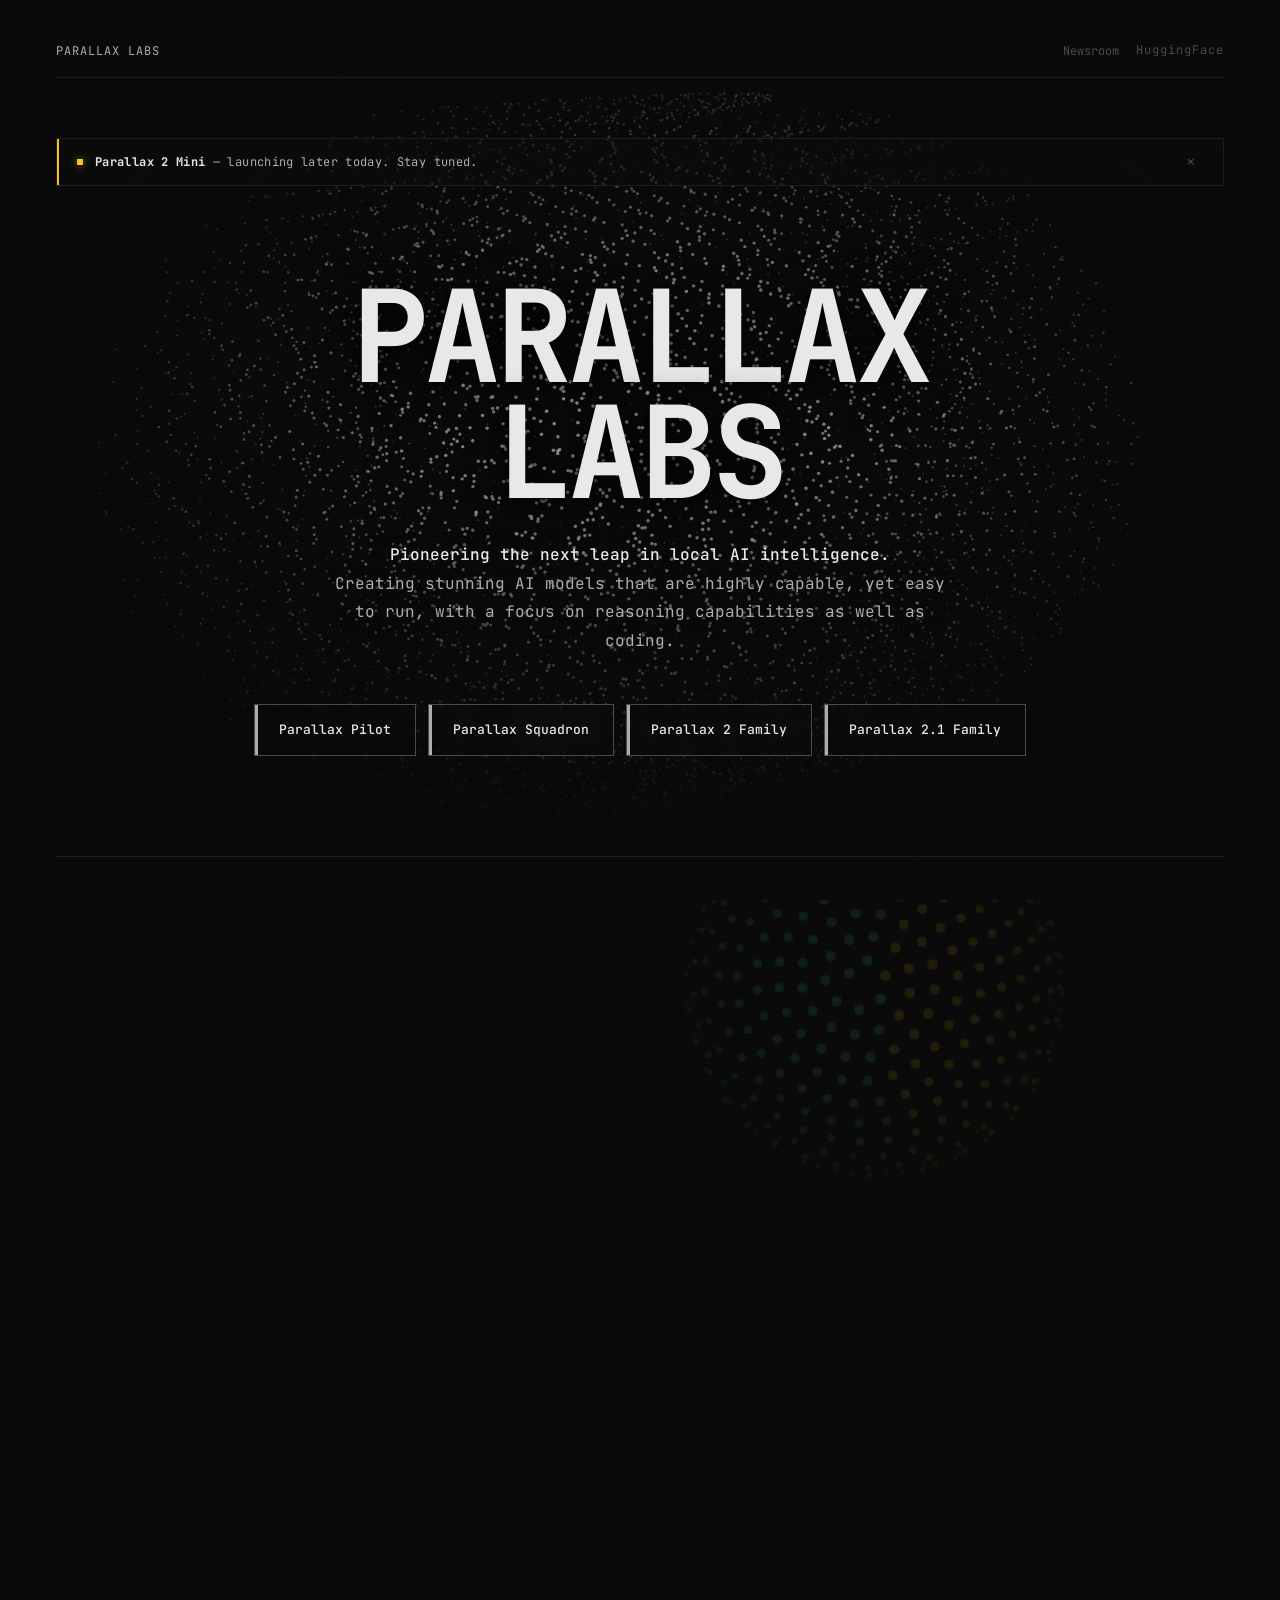
==== commit a8cfe32b: "v62" ====
--- a/index.html
+++ b/index.html
@@ -665,6 +665,91 @@
         </nav>
       </div>
 
+<!-- Announcement bar — place inside .page, right after .topbar -->
+<div class="announce-bar" id="announce-bar">
+  <span class="announce-dot"></span>
+  <span class="announce-text">
+    <strong>Parallax 2 Mini</strong> — launching later today. Stay tuned.
+  </span>
+  <button class="announce-close" onclick="document.getElementById('announce-bar').remove()" aria-label="Dismiss">×</button>
+</div>
+
+<style>
+  .announce-bar {
+    display: flex;
+    align-items: center;
+    gap: 12px;
+    padding: 12px 20px;
+    margin-bottom: 32px;
+    background: rgba(13, 13, 13, 0.5);
+    border: 1px solid var(--line);
+    position: relative;
+    font-size: 12px;
+    letter-spacing: 0.03em;
+    color: var(--text-dim2);
+    transition: all 0.3s var(--ease);
+  }
+  .announce-bar::before {
+    content: '';
+    position: absolute;
+    left: 0; top: 0; bottom: 0;
+    width: 2px;
+    background: var(--accent-amber);
+    animation: announce-pulse 2s ease-in-out infinite;
+  }
+  .announce-bar:hover {
+    border-color: var(--line-bright);
+    background: rgba(20, 20, 20, 0.6);
+  }
+
+  .announce-dot {
+    width: 6px; height: 6px;
+    flex-shrink: 0;
+    background: var(--accent-amber);
+    box-shadow: 0 0 8px rgba(251, 191, 36, 0.6);
+    animation: announce-pulse 2s ease-in-out infinite;
+  }
+
+  .announce-text {
+    flex: 1;
+    line-height: 1.5;
+  }
+  .announce-text strong {
+    color: var(--text);
+    font-weight: 700;
+  }
+
+  .announce-close {
+    background: transparent;
+    border: 1px solid transparent;
+    color: var(--text-dimmer);
+    font-family: var(--mono);
+    font-size: 16px;
+    line-height: 1;
+    padding: 2px 6px;
+    cursor: pointer;
+    transition: all 0.2s;
+    flex-shrink: 0;
+  }
+  .announce-close:hover {
+    color: var(--text);
+    border-color: var(--line-bright);
+  }
+
+  @keyframes announce-pulse {
+    0%, 100% { opacity: 1; }
+    50% { opacity: 0.4; }
+  }
+
+  @media (max-width: 720px) {
+    .announce-bar {
+      font-size: 11px;
+      padding: 10px 16px;
+      margin-bottom: 24px;
+    }
+  }
+</style>
+
       <!-- HERO -->
       <main class="hero">
         <h1 class="logo-title">Parallax<br>Labs</h1>
@@ -673,11 +758,10 @@
           Creating stunning AI models that are highly capable, yet easy to run, with a focus on reasoning capabilities as well as coding.
         </p>
         <div class="actions">
-          <a href="./chat" class="btn btn-primary">Try Parallax 2</a>
-          <a href="./pilot" class="btn btn-secondary">See Parallax Pilot</a>
-          <a href="./squadron" class="btn btn-secondary">See Parallax Squadron</a>
-          <a href="./current" class="btn btn-secondary">See Parallax 2 Family</a>
-          <a href="./next" class="btn btn-secondary">See Parallax 2.1 Family</a>
+          <a href="./pilot" class="btn btn-secondary">Parallax Pilot</a>
+          <a href="./squadron" class="btn btn-secondary">Parallax Squadron</a>
+          <a href="./current" class="btn btn-secondary">Parallax 2 Family</a>
+          <a href="./next" class="btn btn-secondary">Parallax 2.1 Family</a>
         </div>
       </main>
 
@@ -690,15 +774,6 @@
             <div class="family-col-header">
               Parallax 2 Family <span>Available Now</span>
             </div>
-            
-            <div class="family-row current">
-              <div class="family-row-left">
-                <div class="family-row-name">Parallax 2 Mini Preview</div>
-              </div>
-              <div class="family-row-right">
-                 Available Now
-              </div>
-            </div>
 
             <div class="family-row current">
               <div class="family-row-left">
@@ -706,6 +781,15 @@
               </div>
               <div class="family-row-right">
                  Available Now
+              </div>
+            </div>
+
+                        <div class="family-row upcoming">
+              <div class="family-row-left">
+                <div class="family-row-name">Parallax 2 Mini</div>
+              </div>
+              <div class="family-row-right">
+                 Coming later today
               </div>
             </div>
 
@@ -735,19 +819,18 @@
               </div>
             </div>
             
-            <div class="family-row upcoming" style="opacity: 0.3; border-style: dashed;">
-              <div class="family-row-left">
-                <div class="family-row-name" style="color: var(--text-dimmer);">Project Hidden</div>
-                <div class="family-row-size" style="color: var(--text-dimmer);">???</div>
-              </div>
-              <div class="family-row-right">
-                 secret *shh*
-              </div>
-            </div>
-
             <div class="family-row upcoming">
               <div class="family-row-left">
-                <div class="family-row-name">Parallax 2.1 Pro & ProCode variant</div>
+                <div class="family-row-name">Parallax 2.1 Plus</div>
+              </div>
+              <div class="family-row-right">
+                 Coming Soon
+              </div>
+            </div>
+
+            <div class="family-row upcoming">
+              <div class="family-row-left">
+                <div class="family-row-name">Parallax 2.1 Pro </div>
               </div>
               <div class="family-row-right">
                  Coming Soon
@@ -793,27 +876,11 @@
         </div>
       </section>
 
-      <!-- STATISTICS SECTION -->
-      <section class="stats-section">
-        <div class="stat-block">
-          <div class="stat-number">262K<span>+</span></div>
-          <div class="stat-label">Context Window</div>
-        </div>
-        <div class="stat-block">
-          <div class="stat-number">$32</div>
-          <div class="stat-label">Total Training Costs So Far</div>
-        </div>
-        <div class="stat-block">
-          <div class="stat-number">100<span>%</span></div>
-          <div class="stat-label">OPEN WEIGHTS</div>
-        </div>
-      </section>
-
       <!-- TIMELINE SECTION -->
       <section class="timeline-section">
         <header class="timeline-header">
           <span class="timeline-kicker">Parallax Labs - Helping Pioneer the Next Local AI Revolution</span>
-          <h2 class="timeline-title"> From Parallax 2 Preview to Parallax 2.1 Pro</h2>
+          <h2 class="timeline-title"> From Preview to Pro</h2>
           <div class="timeline-meta">
             <span>Bringing Local AI a step closer to beating the giants</span>
           </div>
@@ -906,6 +973,16 @@
       <button class="newsroom-close" onclick="closeNewsroom()">Close ×</button>
     </div>
     
+    <div class="newsroom-content">
+      <article class="news-article">
+        <div class="news-date">November 23, 2026</div>
+        <h2 class="news-title">Parallax 2 Mini: Coming Later Day</h2>
+        <div class="news-body">
+          <p>Parallax 2 Mini is releasing today!<strong> Designed to answer you with utmost speed, and our signature reasoning. Parallax 2 Mini is ready to answer before you can read the first sentence!</strong>. 2 Mini chases speed, and precision.</p>
+          <p>Coming today, to a GPU near you!</p>
+        </div>
+      </article>
+
     <div class="newsroom-content">
       <article class="news-article">
         <div class="news-date">October 26, 2026</div>
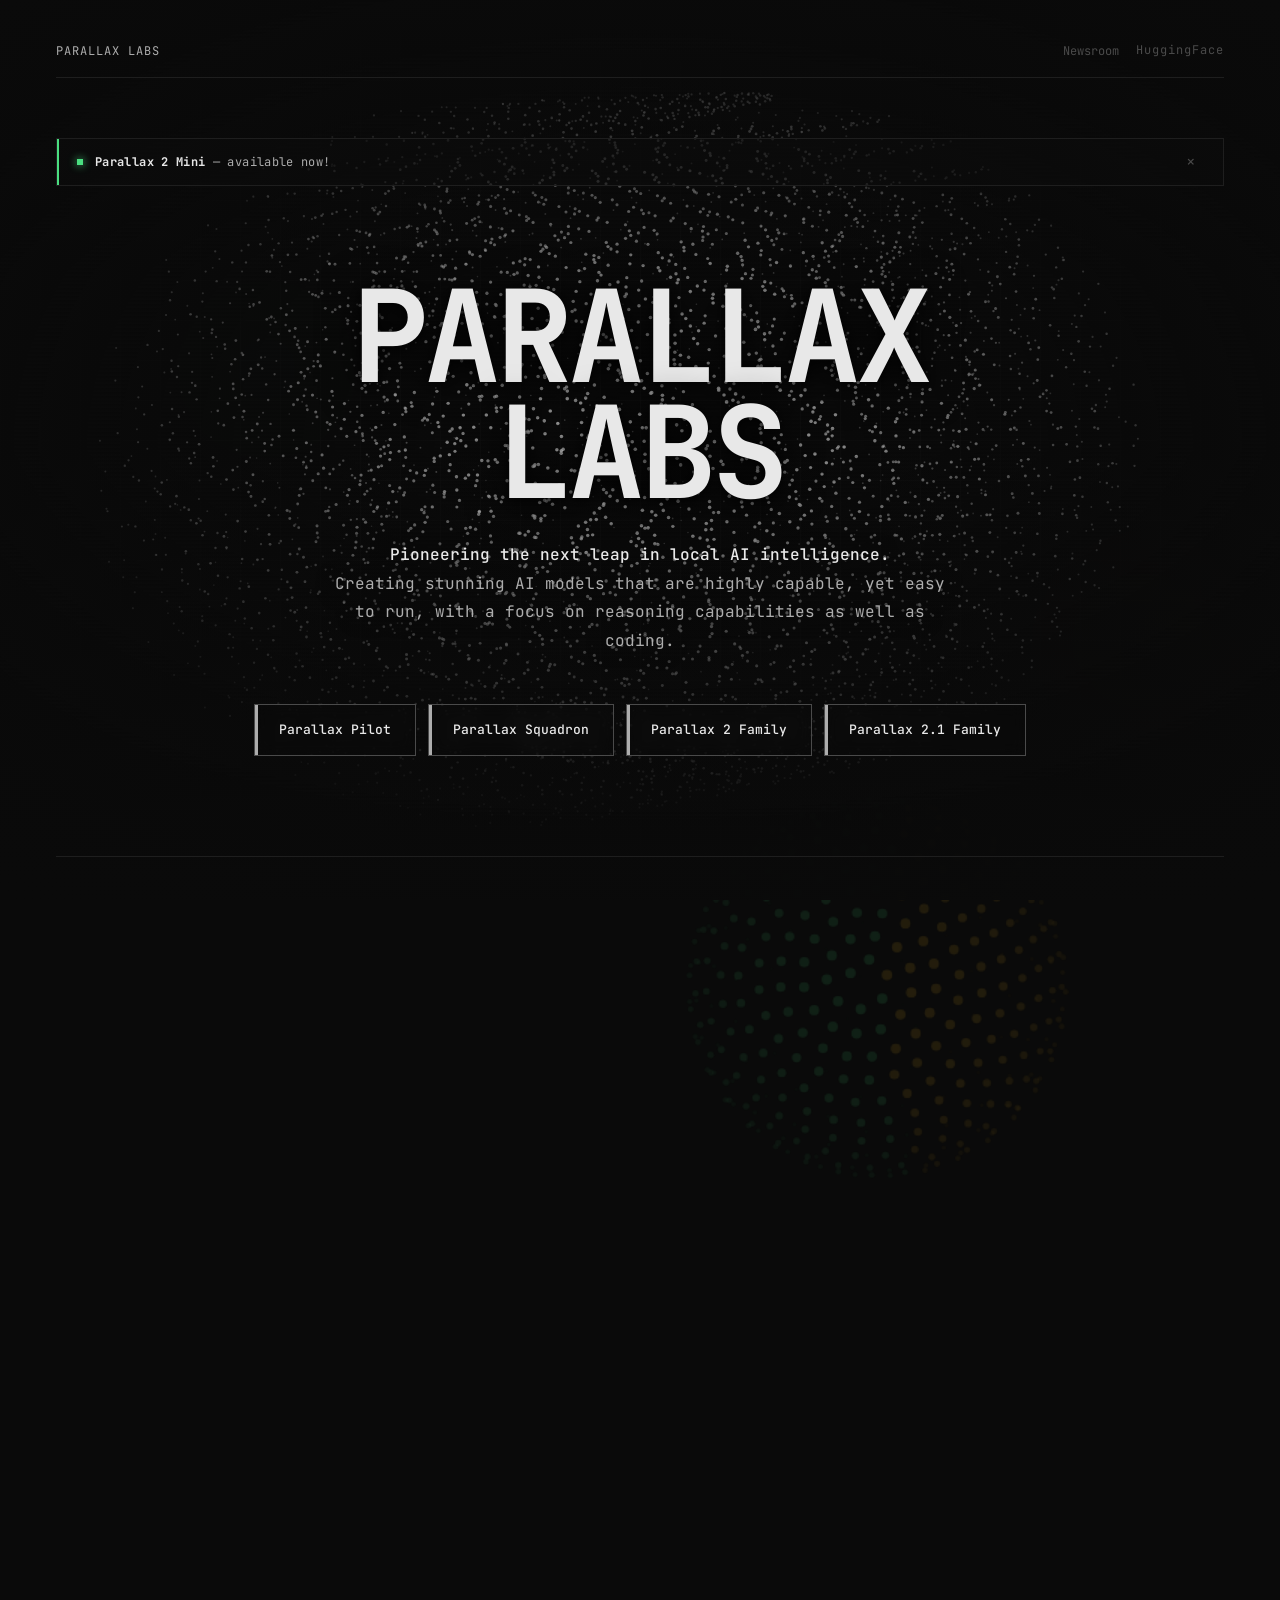
==== commit da4611bc: "v66" ====
--- a/index.html
+++ b/index.html
@@ -669,7 +669,7 @@
 <div class="announce-bar" id="announce-bar">
   <span class="announce-dot"></span>
   <span class="announce-text">
-    <strong>Parallax 2 Mini</strong> — launching later today. Stay tuned.
+    <strong>Parallax 2 Mini</strong> — available now!
   </span>
   <button class="announce-close" onclick="document.getElementById('announce-bar').remove()" aria-label="Dismiss">×</button>
 </div>
@@ -694,7 +694,7 @@
     position: absolute;
     left: 0; top: 0; bottom: 0;
     width: 2px;
-    background: var(--accent-amber);
+    background: var(--accent-green);
     animation: announce-pulse 2s ease-in-out infinite;
   }
   .announce-bar:hover {
@@ -705,8 +705,8 @@
   .announce-dot {
     width: 6px; height: 6px;
     flex-shrink: 0;
-    background: var(--accent-amber);
-    box-shadow: 0 0 8px rgba(251, 191, 36, 0.6);
+    background: var(--accent-green);
+    box-shadow: 0 0 8px var(--accent-green);
     animation: announce-pulse 2s ease-in-out infinite;
   }
 
@@ -777,19 +777,10 @@
 
             <div class="family-row current">
               <div class="family-row-left">
-                <div class="family-row-name">Parallax 2 Preview</div>
+                <div class="family-row-name">Parallax 2 Mini</div>
               </div>
               <div class="family-row-right">
                  Available Now
-              </div>
-            </div>
-
-                        <div class="family-row upcoming">
-              <div class="family-row-left">
-                <div class="family-row-name">Parallax 2 Mini</div>
-              </div>
-              <div class="family-row-right">
-                 Coming later today
               </div>
             </div>
 
@@ -935,7 +926,7 @@
             <div class="timeline-content">
               <div class="timeline-item-title">
                 Parallax 2 Mini 
-                <span class="timeline-badge amber">Coming Soon</span>
+                <span class="timeline-badge green">4B</span>
               </div>
               <p class="timeline-desc">
                 The finalized revision of the Parallax 2 family's mini variant. Bringing Local AI to the masses with an ultra-small model that can run on anything. Parallax 2 Mini is more powerful than Parallax 2 Preview, while maintaining the same 4 billion parameter size you know and love!
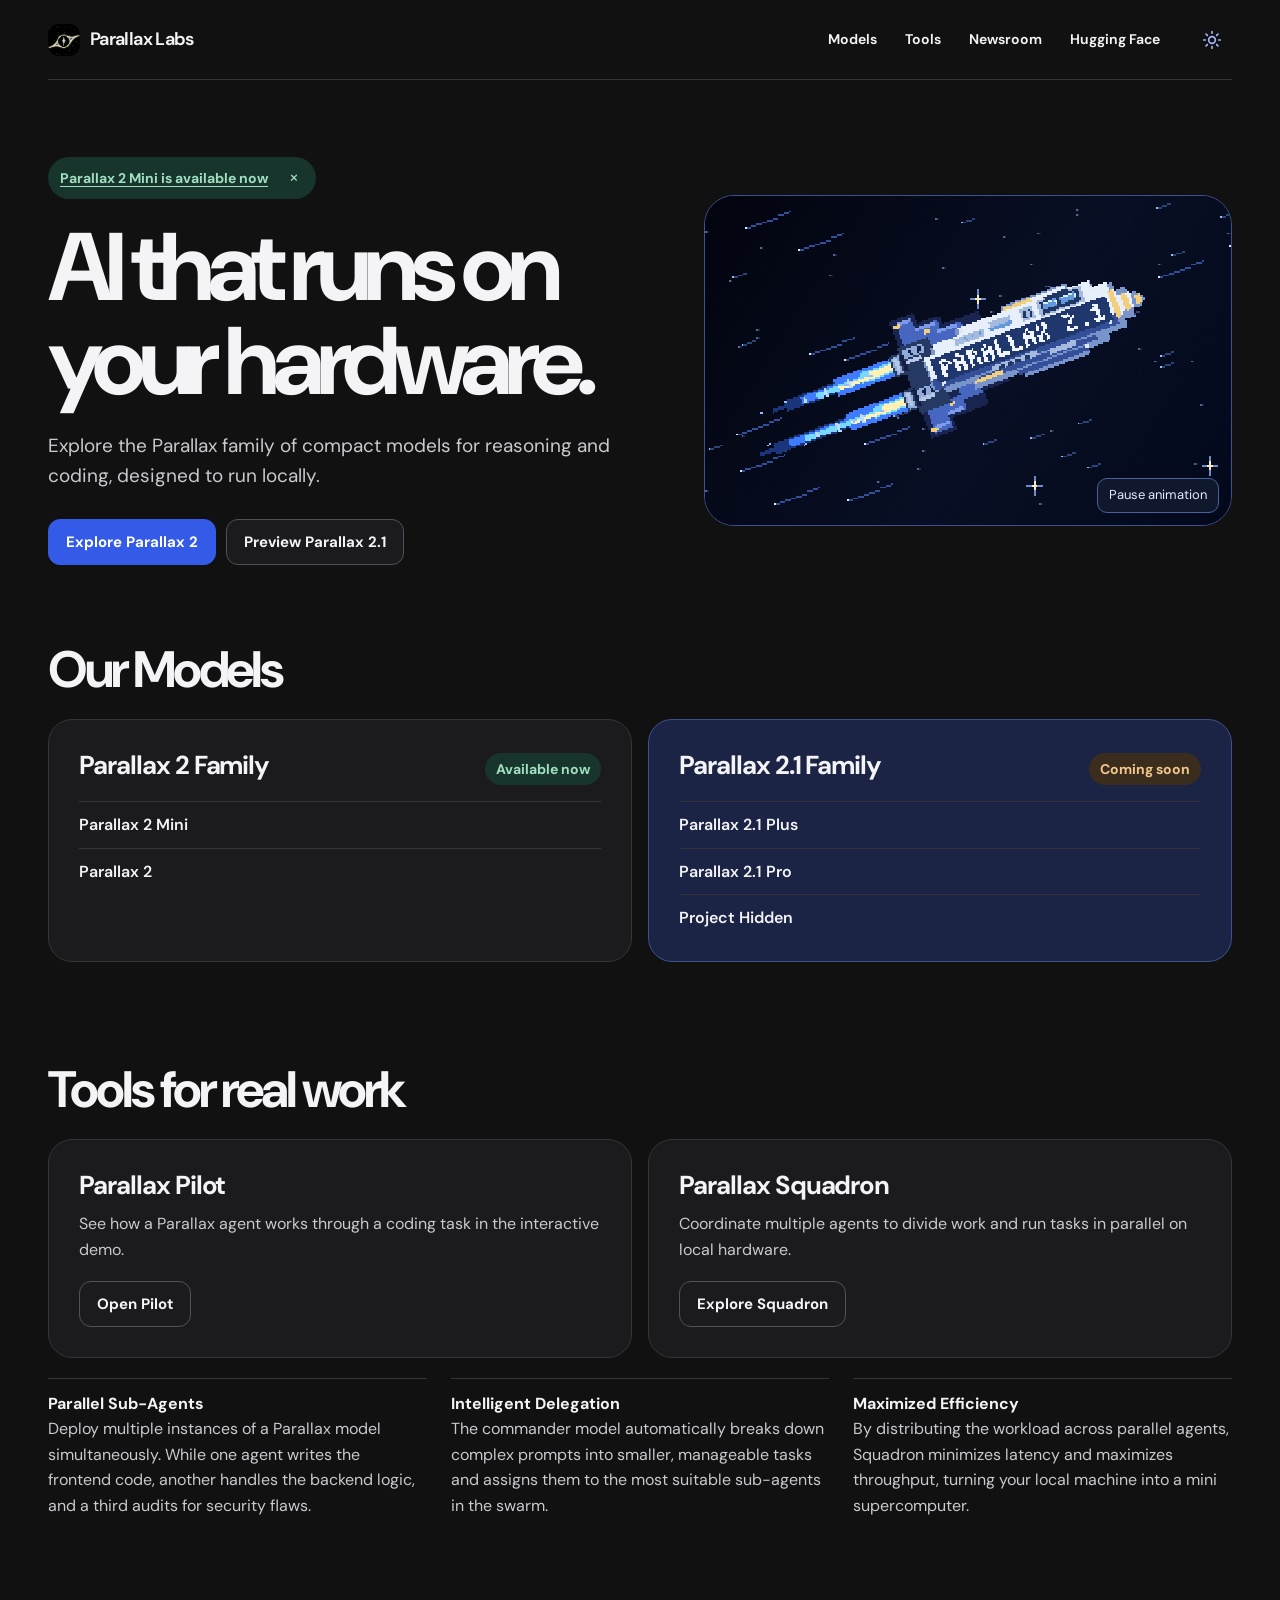
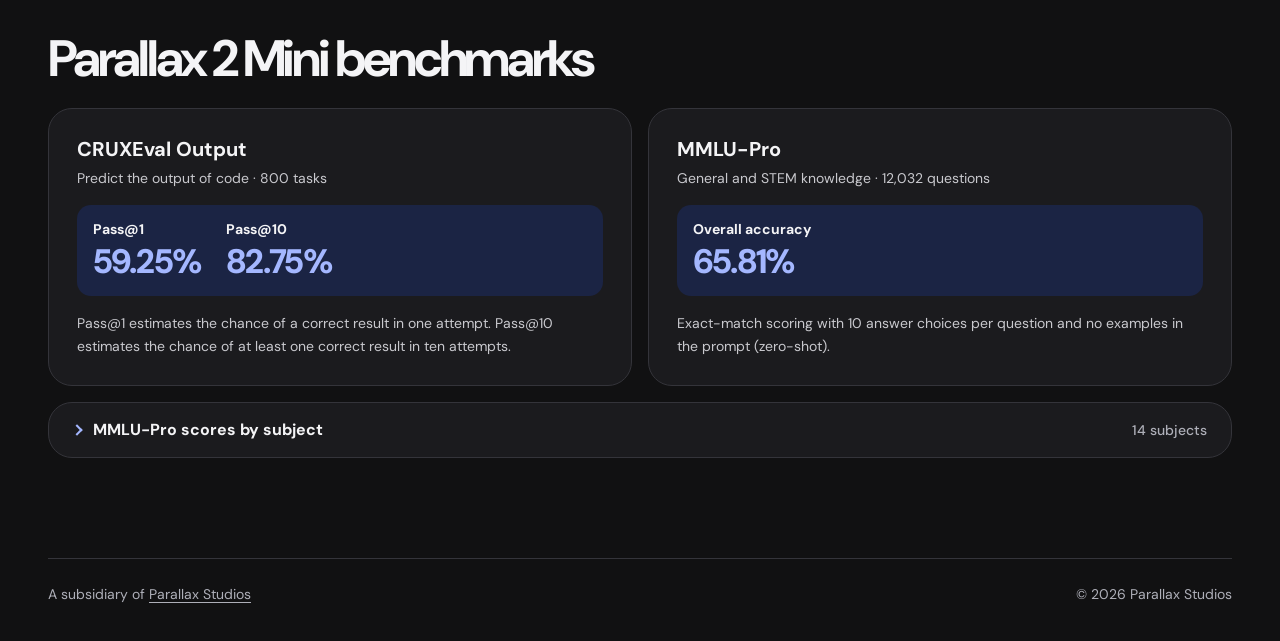
==== commit 4497d228: "v94" ====
--- a/index.html
+++ b/index.html
@@ -1,983 +1,192 @@
 <!DOCTYPE html>
 <html lang="en">
 <head>
-<meta charset="UTF-8">
-<meta name="viewport" content="width=device-width, initial-scale=1.0">
-<title>Parallax Labs</title>
-<meta name="description" content="Parallax Labs — pioneering the next leap in local AI intelligence. Creating highly capable, yet tiny AI models.">
-<link rel="preconnect" href="https://fonts.googleapis.com">
-<link rel="preconnect" href="https://fonts.gstatic.com" crossorigin>
-<link href="https://fonts.googleapis.com/css2?family=JetBrains+Mono:wght@400;500;700&display=swap" rel="stylesheet">
-<link rel="stylesheet" href="https://cdnjs.cloudflare.com/ajax/libs/font-awesome/6.5.1/css/all.min.css">
-<style>
-  :root {
-    --bg: #0a0a0a;
-    --text: #e8e8e8;
-    --text-dim2: #adadad;
-    --text-dimmer: #4a4a4a;
-    --line: #1e1e1e;
-    --line-bright: #333333;
-    --accent: #f0f0f0;
-    --accent-green: #4ade80;
-    --accent-amber: #fbbf24;
-    --mono: 'JetBrains Mono', 'SF Mono', Menlo, monospace;
-    --ease: cubic-bezier(.2,.8,.2,1);
-  }
-  * { box-sizing: border-box; margin: 0; padding: 0; }
-  html, body { height: 100%; overflow-x: hidden; }
-  body {
-    background: var(--bg);
-    color: var(--text);
-    font-family: var(--mono);
-    font-size: 14px;
-    line-height: 1.7;
-    -webkit-font-smoothing: antialiased;
-    position: relative;
-  }
-
-  /* ── LAB ENVIRONMENT BACKGROUND ── */
-  .lab-grid {
-    position: fixed;
-    inset: 0;
-    z-index: 0;
-    background-image: 
-      linear-gradient(rgba(255,255,255,0.015) 1px, transparent 1px),
-      linear-gradient(90deg, rgba(255,255,255,0.015) 1px, transparent 1px);
-    background-size: 40px 40px;
-    mask-image: radial-gradient(ellipse at center, black 30%, transparent 80%);
-    -webkit-mask-image: radial-gradient(ellipse at center, black 30%, transparent 80%);
-    pointer-events: none;
-  }
-
-  #sphereCanvas, #orbCanvas, #glowCanvas {
-    position: fixed;
-    inset: 0;
-    width: 100vw;
-    height: 100vh;
-    z-index: 1;
-    pointer-events: none;
-    display: block;
-  }
-  #orbCanvas {
-    z-index: 2;
-    opacity: 0.25;
-    transform: scale(1.5) translate(10%, 5%);
-  }
-  #glowCanvas {
-    z-index: 0;
-    opacity: 0.15;
-    filter: blur(40px);
-  }
-  
-  /* Scanline effect + vignette */
-  body::after {
-    content: '';
-    position: fixed;
-    inset: 0;
-    z-index: 3;
-    pointer-events: none;
-    background:
-      radial-gradient(ellipse at center, rgba(10,10,10,0) 0%, rgba(10,10,10,0.4) 45%, rgba(10,10,10,0.9) 85%, rgba(10,10,10,1) 100%),
-      linear-gradient(180deg, rgba(10,10,10,0.5) 0%, rgba(10,10,10,0) 30%, rgba(10,10,10,0) 50%, rgba(10,10,10,0.95) 100%),
-      repeating-linear-gradient(0deg, transparent, transparent 2px, rgba(0,0,0,0.1) 2px, rgba(0,0,0,0.1) 4px);
-  }
-
-  /* ── MAIN LAYOUT ── */
-  .main-wrapper {
-    position: relative;
-    z-index: 4;
-    transition: transform 0.6s var(--ease), opacity 0.4s var(--ease);
-    min-height: 100vh;
-    display: flex;
-    flex-direction: column;
-  }
-  .main-wrapper.slide-out {
-    transform: translateX(-100vw);
-    opacity: 0;
-    pointer-events: none;
-  }
-
-  .page {
-    display: flex;
-    flex-direction: column;
-    padding: 40px 56px;
-    flex: 1;
-  }
-  .topbar {
-    font-size: 12px;
-    color: var(--text-dim2);
-    letter-spacing: 0.08em;
-    margin-bottom: 60px;
-    display: flex;
-    justify-content: space-between;
-    align-items: center;
-    border-bottom: 1px solid var(--line);
-    padding-bottom: 16px;
-  }
-  .topbar nav { display: flex; gap: 16px; }
-  .topbar button {
-    background: transparent; border: 1px solid transparent;
-    color: var(--text-dimmer); font-family: var(--mono); font-size: 12px;
-    cursor: pointer; transition: all 0.2s;
-  }
-  .topbar button:hover { color: var(--text); border-bottom-color: var(--text); }
-
-  /* ── HERO ── */
-  .hero {
-    flex: 1;
-    display: flex;
-    flex-direction: column;
-    justify-content: center;
-    align-items: center;
-    text-align: center;
-    max-width: 900px;
-    width: 100%;
-    margin: 0 auto;
-    padding: 60px 0 100px;
-  }
-  .logo-title {
-    font-size: clamp(64px, 10vw, 140px);
-    font-weight: 700;
-    letter-spacing: -0.04em;
-    line-height: 0.9;
-    margin-bottom: 32px;
-    color: var(--text);
-    text-transform: uppercase;
-    text-shadow: 0 4px 40px rgba(0,0,0,0.9), 0 2px 12px rgba(0,0,0,0.7);
-  }
-  .lede {
-    font-size: 16px;
-    line-height: 1.8;
-    color: var(--text-dim2);
-    max-width: 620px;
-    margin: 0 auto 48px;
-    text-shadow: 0 2px 20px rgba(0,0,0,0.85);
-  }
-  .lede em { font-style: normal; color: var(--text); font-weight: 500; }
-
-  /* ── BUTTONS ── */
-  .actions {
-    display: flex;
-    gap: 12px;
-    flex-wrap: wrap;
-    justify-content: center;
-  }
-  .btn {
-    display: inline-flex;
-    align-items: center;
-    justify-content: center;
-    gap: 10px;
-    padding: 14px 24px;
-    background: rgba(10, 10, 10, 0.6);
-    backdrop-filter: blur(8px);
-    color: var(--text);
-    border: 1px solid var(--text-dim2);
-    font-family: var(--mono);
-    font-size: 13px;
-    font-weight: 500;
-    text-decoration: none;
-    cursor: pointer;
-    transition: all .2s var(--ease);
-    position: relative;
-    overflow: hidden;
-  }
-  .btn::before {
-    content: '';
-    position: absolute;
-    left: 0; top: 0; bottom: 0;
-    width: 3px;
-    background: var(--text-dim2);
-    transition: background 0.2s;
-  }
-  .btn:hover::before { background: var(--text); }
-  .btn:hover { background: var(--text); color: var(--bg); border-color: var(--text); box-shadow: 0 4px 20px rgba(255,255,255,0.1); padding-left: 30px; }
-  
-  .btn-primary { background: var(--text); color: var(--bg); border-color: var(--text); }
-  .btn-primary::before { background: var(--bg); }
-  .btn-primary:hover { background: #fff; padding-left: 24px; }
-  .btn-primary:hover::before { background: var(--bg); }
-  
-  .btn-secondary { background: transparent; border-color: var(--text-dimmer); }
-  .btn-secondary:hover { background: transparent; color: var(--text); border-color: var(--text); }
-
-  /* ── COMPACT FAMILY SECTION ── */
-  .compact-family-section {
-    max-width: 1200px;
-    margin: 0 auto;
-    width: 100%;
-    padding: 60px 0;
-    border-top: 1px solid var(--line);
-  }
-  
-  .family-split {
-    display: grid;
-    grid-template-columns: 1fr 1fr;
-    gap: 32px;
-  }
-  
-  .family-column {
-    display: flex;
-    flex-direction: column;
-    gap: 16px;
-  }
-  
-  .family-col-header {
-    font-size: 11px;
-    font-weight: 700;
-    letter-spacing: 0.15em;
-    text-transform: uppercase;
-    color: var(--text-dim2);
-    padding-bottom: 12px;
-    border-bottom: 1px solid var(--line);
-    display: flex;
-    justify-content: space-between;
-    align-items: flex-end;
-  }
-  .family-col-header span {
-    font-size: 10px;
-    color: var(--text-dimmer);
-    letter-spacing: 0.05em;
-  }
-  
-  .family-row {
-    display: flex;
-    justify-content: space-between;
-    align-items: center;
-    padding: 16px 20px;
-    background: rgba(13, 13, 13, 0.5);
-    border: 1px solid var(--line);
-    position: relative;
-    transition: all 0.3s var(--ease);
-  }
-  .family-row::before {
-    content: '';
-    position: absolute;
-    left: 0; top: 0; bottom: 0;
-    width: 2px;
-    background: var(--line-bright);
-    transition: background 0.3s;
-  }
-  .family-row:hover {
-    border-color: var(--line-bright);
-    background: rgba(20, 20, 20, 0.6);
-    transform: translateX(4px);
-  }
-  
-  .family-row.current::before { background: var(--accent-green); }
-  .family-row.upcoming::before { background: var(--accent-amber); }
-  
-  .family-row-left {
-    display: flex;
-    align-items: center;
-    gap: 16px;
-  }
-  .family-row-name {
-    font-size: 15px;
-    font-weight: 700;
-    color: var(--text);
-  }
-  .family-row-size {
-    font-size: 10px;
-    font-weight: 700;
-    color: var(--accent-green);
-    border: 1px solid var(--line-bright);
-    padding: 1px 6px;
-    background: var(--bg);
-  }
-  .family-row.upcoming .family-row-size { color: var(--accent-amber); }
-  
-  .family-row-right {
-    font-size: 10px;
-    font-weight: 600;
-    text-transform: uppercase;
-    letter-spacing: 0.05em;
-    display: flex;
-    align-items: center;
-    gap: 8px;
-    color: var(--text-dim2);
-  }
-
-  /* ── SQUADRON SECTION ── */
-  .squadron-section {
-    max-width: 1200px;
-    margin: 0 auto;
-    width: 100%;
-    padding: 80px 0;
-    border-top: 1px solid var(--line);
-    display: flex;
-    flex-direction: column;
-    align-items: center;
-  }
-  
-  .squadron-header {
-    text-align: center;
-    margin-bottom: 48px;
-    max-width: 800px;
-  }
-  .squadron-kicker {
-    font-size: 10px;
-    letter-spacing: 0.2em;
-    text-transform: uppercase;
-    color: var(--accent-amber);
-    margin-bottom: 12px;
-    display: block;
-  }
-  .squadron-title {
-    font-size: 36px;
-    font-weight: 700;
-    color: var(--text);
-    letter-spacing: -0.02em;
-    margin-bottom: 16px;
-  }
-  .squadron-sub {
-    font-size: 15px;
-    color: var(--text-dim2);
-    line-height: 1.7;
-  }
-
-  .squadron-grid {
-    display: grid;
-    grid-template-columns: 1fr 1fr 1fr;
-    gap: 16px;
-    width: 100%;
-  }
-  
-  .squadron-card {
-    border: 1px solid var(--line);
-    padding: 32px;
-    background: rgba(13, 13, 13, 0.5);
-    position: relative;
-    transition: all 0.3s var(--ease);
-    text-align: center;
-    display: flex;
-    flex-direction: column;
-    align-items: center;
-  }
-  .squadron-card::before {
-    content: '';
-    position: absolute;
-    left: 0; top: 0; bottom: 0;
-    width: 2px;
-    background: var(--line-bright);
-    transition: background 0.3s;
-  }
-  .squadron-card:hover {
-    border-color: var(--line-bright);
-    background: rgba(20, 20, 20, 0.7);
-    transform: translateY(-2px);
-  }
-  .squadron-card:hover::before { background: var(--accent-amber); }
-  
-  .squadron-icon {
-    width: 48px; height: 48px;
-    display: flex;
-    align-items: center;
-    justify-content: center;
-    border: 1px solid var(--line-bright);
-    margin-bottom: 20px;
-    font-size: 20px;
-    color: var(--accent-amber);
-    background: var(--bg);
-  }
-  .squadron-card-title {
-    font-size: 18px;
-    font-weight: 700;
-    margin-bottom: 12px;
-    color: var(--text);
-  }
-  .squadron-card-desc {
-    font-size: 13px;
-    color: var(--text-dim2);
-    line-height: 1.6;
-  }
-  .squadron-card-desc strong { color: var(--text); font-weight: 500; }
-
-  /* ── STATISTICS SECTION ── */
-  .stats-section {
-    max-width: 1200px;
-    margin: 0 auto;
-    width: 100%;
-    padding: 60px 0;
-    border-top: 1px solid var(--line);
-    display: grid;
-    grid-template-columns: repeat(4, 1fr);
-    gap: 16px;
-  }
-  
-  .stat-block {
-    padding: 24px;
-    background: rgba(13, 13, 13, 0.4);
-    border: 1px solid var(--line);
-    display: flex;
-    flex-direction: column;
-    justify-content: center;
-    position: relative;
-  }
-  .stat-block::after {
-    content: '';
-    position: absolute;
-    top: 8px; right: 8px;
-    width: 6px; height: 6px;
-    border-top: 1px solid var(--text-dimmer);
-    border-right: 1px solid var(--text-dimmer);
-  }
-  
-  .stat-number {
-    font-size: 32px;
-    font-weight: 700;
-    color: var(--text);
-    line-height: 1;
-    margin-bottom: 8px;
-    letter-spacing: -0.03em;
-  }
-  .stat-number span {
-    color: var(--accent-green);
-    font-size: 20px;
-    vertical-align: top;
-  }
-  .stat-label {
-    font-size: 11px;
-    color: var(--text-dim2);
-    text-transform: uppercase;
-    letter-spacing: 0.08em;
-  }
-
-  /* ── TIMELINE SECTION ── */
-  .timeline-section {
-    max-width: 800px;
-    margin: 60px auto 100px;
-    width: 100%;
-    padding-top: 60px;
-    border-top: 1px solid var(--line);
-  }
-  
-  .timeline-header {
-    margin-bottom: 48px;
-    text-align: center;
-  }
-  
-  .timeline-kicker {
-    font-size: 11px;
-    font-weight: 700;
-    color: var(--accent-green);
-    letter-spacing: 0.15em;
-    text-transform: uppercase;
-    margin-bottom: 16px;
-    display: block;
-  }
-  
-  .timeline-title {
-    font-size: clamp(28px, 4vw, 42px);
-    font-weight: 700;
-    color: var(--text);
-    letter-spacing: -0.02em;
-    line-height: 1.2;
-    margin-bottom: 16px;
-  }
-  
-  .timeline-meta {
-    font-size: 11px;
-    color: var(--text-dimmer);
-    text-transform: uppercase;
-    letter-spacing: 0.1em;
-    display: flex;
-    justify-content: center;
-    gap: 16px;
-  }
-
-  .timeline-list {
-    display: flex;
-    flex-direction: column;
-    gap: 0;
-    position: relative;
-  }
-  
-  .timeline-list::before {
-    content: '';
-    position: absolute;
-    left: 20px;
-    top: 0;
-    bottom: 0;
-    width: 1px;
-    background: var(--line);
-    z-index: 0;
-  }
-
-  .timeline-item {
-    display: flex;
-    gap: 32px;
-    padding: 24px 0;
-    position: relative;
-    z-index: 1;
-  }
-  .timeline-item:last-child {
-    padding-bottom: 0;
-  }
-  
-  .timeline-node {
-    width: 40px;
-    height: 40px;
-    flex-shrink: 0;
-    background: var(--bg);
-    border: 1px solid var(--line-bright);
-    display: flex;
-    align-items: center;
-    justify-content: center;
-    font-size: 11px;
-    font-weight: 700;
-    color: var(--text-dim2);
-    position: relative;
-    z-index: 2;
-  }
-  .timeline-node.green { border-color: var(--accent-green); color: var(--accent-green); }
-  .timeline-node.amber { border-color: var(--accent-amber); color: var(--accent-amber); border-style: dashed; }
-  
-  .timeline-content {
-    flex: 1;
-    padding-bottom: 24px;
-    border-bottom: 1px dashed var(--line);
-  }
-  .timeline-item:last-child .timeline-content {
-    border-bottom: none;
-    padding-bottom: 0;
-  }
-  
-  .timeline-item-title {
-    font-size: 18px;
-    font-weight: 700;
-    color: var(--text);
-    margin-bottom: 8px;
-    display: flex;
-    align-items: center;
-    gap: 12px;
-    flex-wrap: wrap;
-  }
-  
-  .timeline-badge {
-    font-size: 9px;
-    font-weight: 700;
-    text-transform: uppercase;
-    letter-spacing: 0.05em;
-    padding: 2px 8px;
-    border: 1px solid;
-  }
-  .timeline-badge.green { color: var(--accent-green); border-color: rgba(74, 222, 128, 0.3); background: rgba(74, 222, 128, 0.05); }
-  .timeline-badge.amber { color: var(--accent-amber); border-color: rgba(251, 191, 36, 0.3); background: rgba(251, 191, 36, 0.05); }
-  
-  .timeline-desc {
-    font-size: 14px;
-    color: var(--text-dim2);
-    line-height: 1.7;
-  }
-  .timeline-desc strong { color: var(--text); font-weight: 500; }
-
-  /* ── FOOTER ── */
-  .footer {
-    padding-top: 32px; border-top: 1px solid var(--line);
-    font-size: 12px; color: var(--text-dimmer);
-    display: flex; justify-content: space-between; flex-wrap: wrap; gap: 12px;
-  }
-  .footer a { color: var(--text-dimmer); text-decoration: none; }
-  .footer a:hover { color: var(--text); }
-
-  /* ── NEWSROOM OVERLAY ── */
-  .newsroom-overlay {
-    position: fixed;
-    inset: 0;
-    z-index: 10;
-    background: var(--bg);
-    transform: translateX(100vw);
-    transition: transform 0.6s var(--ease);
-    display: flex;
-    flex-direction: column;
-    overflow-y: auto;
-  }
-  .newsroom-overlay.active { transform: translateX(0); }
-  
-  .newsroom-header {
-    position: sticky; top: 0; z-index: 11;
-    padding: 20px 56px; background: rgba(10,10,10,0.9); backdrop-filter: blur(10px);
-    border-bottom: 1px solid var(--line);
-    display: flex; justify-content: space-between; align-items: center;
-  }
-  .newsroom-close {
-    background: transparent; border: 1px solid var(--text-dimmer);
-    color: var(--text); padding: 8px 16px; cursor: pointer;
-    font-family: var(--mono); font-size: 12px; transition: 0.2s;
-  }
-  .newsroom-close:hover { background: var(--text); color: var(--bg); }
-  
-  .newsroom-content { max-width: 800px; margin: 0 auto; padding: 60px 24px; width: 100%; }
-  .news-article {
-    margin-bottom: 60px; padding-bottom: 40px;
-    border-bottom: 1px solid var(--line);
-    opacity: 0; transform: translateY(20px);
-    transition: all 0.5s var(--ease);
-  }
-  .newsroom-overlay.active .news-article { opacity: 1; transform: translateY(0); }
-  .newsroom-overlay.active .news-article:nth-child(2) { transition-delay: 0.1s; }
-  .newsroom-overlay.active .news-article:nth-child(3) { transition-delay: 0.2s; }
-  .newsroom-overlay.active .news-article:nth-child(4) { transition-delay: 0.3s; }
-  
-  .news-date { font-size: 11px; color: var(--text-dim2); text-transform: uppercase; letter-spacing: 1px; margin-bottom: 8px; }
-  .news-title { font-size: 24px; font-weight: 700; margin-bottom: 16px; color: var(--text); }
-  .news-body { font-size: 14px; color: var(--text-dim2); line-height: 1.8; }
-  .news-body p { margin-bottom: 16px; }
-  .news-body strong { color: var(--text); font-weight: 500; }
-  .news-body code { background: var(--line); padding: 2px 6px; font-family: var(--mono); font-size: 12px; color: var(--text); border: 1px solid var(--line-bright); }
-
-  @media (max-width: 1024px) {
-    .family-split { grid-template-columns: 1fr; gap: 40px; }
-    .squadron-grid { grid-template-columns: 1fr; }
-    .stats-section { grid-template-columns: 1fr 1fr; }
-  }
-  @media (max-width: 720px) {
-    .page { padding: 24px; }
-    .topbar { margin-bottom: 40px; }
-    .newsroom-header { padding: 16px 24px; }
-    .hero .actions { flex-direction: column; width: 100%; }
-    .hero .actions .btn { width: 100%; }
-    .stats-section { grid-template-columns: 1fr; }
-    .timeline-section { margin: 40px auto 60px; padding-top: 40px; }
-    
-    .timeline-list::before { left: 16px; }
-    .timeline-item { gap: 16px; }
-    .timeline-node { width: 32px; height: 32px; font-size: 10px; }
-    .timeline-item-title { flex-direction: column; align-items: flex-start; gap: 8px; }
-  }
-</style>
+  <meta charset="UTF-8">
+  <meta name="viewport" content="width=device-width, initial-scale=1.0">
+  <script src="theme.js"></script>
+  <title>Parallax Labs</title>
+  <meta name="description" content="Explore local AI models and tools for reasoning and coding from Parallax Labs.">
+  <link rel="preconnect" href="https://fonts.googleapis.com">
+  <link rel="preconnect" href="https://fonts.gstatic.com" crossorigin>
+  <link href="https://fonts.googleapis.com/css2?family=DM+Sans:wght@400;500;600;650;700;800&display=swap" rel="stylesheet">
+  <link rel="stylesheet" href="theme.css">
+  <link rel="stylesheet" href="site.css">
+  <link rel="stylesheet" href="home.css">
+  <script src="space-flight.js" defer></script>
 </head>
-<body>
-
-  <!-- Background Lab Elements -->
-  <div class="lab-grid"></div>
-  <canvas id="glowCanvas"></canvas>
-  <canvas id="sphereCanvas"></canvas>
-  <canvas id="orbCanvas"></canvas>
-
-  <div class="main-wrapper" id="main-wrapper">
-    <div class="page">
-      <div class="topbar">
-        <span>PARALLAX LABS</span>
-        <nav>
-          <button onclick="openNewsroom()">Newsroom</button>
-          <a href="https://huggingface.co/parallaxlabs" target="_blank" style="color:var(--text-dimmer); text-decoration:none; border-bottom:1px solid transparent; transition:0.2s;" onmouseover="this.style.color='var(--text)'; this.style.borderBottomColor='var(--text)'" onmouseout="this.style.color='var(--text-dimmer)'; this.style.borderBottomColor='transparent'">HuggingFace</a>
-        </nav>
-      </div>
-
-<!-- Announcement bar — place inside .page, right after .topbar -->
-<div class="announce-bar" id="announce-bar">
-  <span class="announce-dot"></span>
-  <span class="announce-text">
-    <strong>Parallax 2 Mini</strong> — available now!
-  </span>
-  <button class="announce-close" onclick="document.getElementById('announce-bar').remove()" aria-label="Dismiss">×</button>
-</div>
-
-<style>
-  .announce-bar {
-    display: flex;
-    align-items: center;
-    gap: 12px;
-    padding: 12px 20px;
-    margin-bottom: 32px;
-    background: rgba(13, 13, 13, 0.5);
-    border: 1px solid var(--line);
-    position: relative;
-    font-size: 12px;
-    letter-spacing: 0.03em;
-    color: var(--text-dim2);
-    transition: all 0.3s var(--ease);
-  }
-  .announce-bar::before {
-    content: '';
-    position: absolute;
-    left: 0; top: 0; bottom: 0;
-    width: 2px;
-    background: var(--accent-green);
-    animation: announce-pulse 2s ease-in-out infinite;
-  }
-  .announce-bar:hover {
-    border-color: var(--line-bright);
-    background: rgba(20, 20, 20, 0.6);
-  }
-
-  .announce-dot {
-    width: 6px; height: 6px;
-    flex-shrink: 0;
-    background: var(--accent-green);
-    box-shadow: 0 0 8px var(--accent-green);
-    animation: announce-pulse 2s ease-in-out infinite;
-  }
-
-  .announce-text {
-    flex: 1;
-    line-height: 1.5;
-  }
-  .announce-text strong {
-    color: var(--text);
-    font-weight: 700;
-  }
-
-  .announce-close {
-    background: transparent;
-    border: 1px solid transparent;
-    color: var(--text-dimmer);
-    font-family: var(--mono);
-    font-size: 16px;
-    line-height: 1;
-    padding: 2px 6px;
-    cursor: pointer;
-    transition: all 0.2s;
-    flex-shrink: 0;
-  }
-  .announce-close:hover {
-    color: var(--text);
-    border-color: var(--line-bright);
-  }
-
-  @keyframes announce-pulse {
-    0%, 100% { opacity: 1; }
-    50% { opacity: 0.4; }
-  }
-
-  @media (max-width: 720px) {
-    .announce-bar {
-      font-size: 11px;
-      padding: 10px 16px;
-      margin-bottom: 24px;
-    }
-  }
-</style>
-
-      <!-- HERO -->
-      <main class="hero">
-        <h1 class="logo-title">Parallax<br>Labs</h1>
-        <p class="lede">
-          <em>Pioneering the next leap in local AI intelligence.</em><br>
-          Creating stunning AI models that are highly capable, yet easy to run, with a focus on reasoning capabilities as well as coding.
-        </p>
-        <div class="actions">
-          <a href="./pilot" class="btn btn-secondary">Parallax Pilot</a>
-          <a href="./squadron" class="btn btn-secondary">Parallax Squadron</a>
-          <a href="./current" class="btn btn-secondary">Parallax 2 Family</a>
-          <a href="./next" class="btn btn-secondary">Parallax 2.1 Family</a>
-        </div>
-      </main>
-
-      <!-- COMPACT FAMILY SECTION -->
-      <section class="compact-family-section">
+<body class="home">
+  <div class="page">
+    <header class="topbar">
+      <a class="wordmark" href="./"><img class="brand-mark" src="parallax-logo.png" alt="" width="32" height="32">Parallax Labs</a>
+      <nav aria-label="Main navigation">
+        <a href="#models">Models</a>
+        <a href="#tools">Tools</a>
+        <button type="button" id="newsroom-open">Newsroom</button>
+        <a href="https://huggingface.co/parallaxlabs" target="_blank" rel="noopener">Hugging Face</a>
+      </nav>
+      <button class="theme-toggle" type="button" data-theme-toggle aria-label="Switch to light mode" hidden></button>
+    </header>
+
+    <main>
+      <section class="home-hero" aria-labelledby="hero-title">
+        <div class="hero-copy">
+          <div class="announce-bar" id="announce-bar">
+            <a href="current.html#parallax-2-mini">Parallax 2 Mini is available now</a>
+            <button type="button" id="announce-close" aria-label="Dismiss announcement">&times;</button>
+          </div>
+          <h1 id="hero-title" class="logo-title">AI that runs on your hardware.</h1>
+          <p class="lede">Explore the Parallax family of compact models for reasoning and coding, designed to run locally.</p>
+          <div class="actions">
+            <a class="btn btn-primary" href="current.html">Explore Parallax 2</a>
+            <a class="btn" href="next.html">Preview Parallax 2.1</a>
+          </div>
+        </div>
+        <div class="space-flight">
+          <canvas id="space-flight" width="288" height="180" role="img" aria-label="Pixel-art rocket labeled PARALLAX 2.1 flying through stars with its thrusters firing."></canvas>
+          <button class="space-flight-toggle" id="space-flight-toggle" type="button" hidden>Pause animation</button>
+        </div>
+      </section>
+
+      <section class="home-section" id="models" aria-labelledby="models-title">
+        <h2 class="section-title" id="models-title">Our Models</h2>
         <div class="family-split">
-          
-          <!-- Current Family -->
-          <div class="family-column">
-            <div class="family-col-header">
-              Parallax 2 Family <span>Available Now</span>
-            </div>
-
-            <div class="family-row current">
-              <div class="family-row-left">
-                <div class="family-row-name">Parallax 2 Mini</div>
+          <article class="family-column">
+            <header class="family-col-header">
+              <h3><a href="current.html">Parallax 2 Family</a></h3>
+              <span class="badge available">Available now</span>
+            </header>
+            <ul class="family-list">
+              <li>Parallax 2 Mini</li>
+              <li>Parallax 2</li>
+            </ul>
+          </article>
+          <article class="family-column future">
+            <header class="family-col-header">
+              <h3><a href="next.html">Parallax 2.1 Family</a></h3>
+              <span class="badge upcoming">Coming soon</span>
+            </header>
+            <ul class="family-list">
+              <li>Parallax 2.1 Plus</li>
+              <li>Parallax 2.1 Pro</li>
+              <li>Project Hidden</li>
+            </ul>
+          </article>
+        </div>
+      </section>
+
+      <section class="home-section" id="tools" aria-labelledby="tools-title">
+        <h2 class="section-title" id="tools-title">Tools for real work</h2>
+        <div class="tools-grid">
+          <article class="tool-card">
+            <h3>Parallax Pilot</h3>
+            <p>See how a Parallax agent works through a coding task in the interactive demo.</p>
+            <a class="btn" href="pilot.html">Open Pilot</a>
+          </article>
+          <article class="tool-card">
+            <h3>Parallax Squadron</h3>
+            <p>Coordinate multiple agents to divide work and run tasks in parallel on local hardware.</p>
+            <a class="btn" href="squadron.html">Explore Squadron</a>
+          </article>
+        </div>
+        <div class="squadron-details">
+          <div><h3>Parallel Sub-Agents</h3><p>Deploy multiple instances of a Parallax model simultaneously. While one agent writes the frontend code, another handles the backend logic, and a third audits for security flaws.</p></div>
+          <div><h3>Intelligent Delegation</h3><p>The commander model automatically breaks down complex prompts into smaller, manageable tasks and assigns them to the most suitable sub-agents in the swarm.</p></div>
+          <div><h3>Maximized Efficiency</h3><p>By distributing the workload across parallel agents, Squadron minimizes latency and maximizes throughput, turning your local machine into a mini supercomputer.</p></div>
+        </div>
+      </section>
+
+      <section class="home-section" id="benchmarks" aria-labelledby="benchmarks-title">
+        <h2 class="section-title" id="benchmarks-title">Parallax 2 Mini benchmarks</h2>
+        <div class="benchmark-grid">
+          <article class="benchmark-card" aria-labelledby="cruxeval-title">
+            <h3 id="cruxeval-title">CRUXEval Output</h3>
+            <p class="benchmark-meta">Predict the output of code · 800 tasks</p>
+            <dl class="benchmark-scores">
+              <div>
+                <dt>Pass@1</dt>
+                <dd>59.25%</dd>
               </div>
-              <div class="family-row-right">
-                 Available Now
+              <div>
+                <dt>Pass@10</dt>
+                <dd>82.75%</dd>
               </div>
-            </div>
-
-            <div class="family-row current">
-              <div class="family-row-left">
-                <div class="family-row-name">Parallax 2</div>
+            </dl>
+            <p class="benchmark-note">Pass@1 estimates the chance of a correct result in one attempt. Pass@10 estimates the chance of at least one correct result in ten attempts.</p>
+          </article>
+          <article class="benchmark-card" aria-labelledby="mmlu-title">
+            <h3 id="mmlu-title">MMLU-Pro</h3>
+            <p class="benchmark-meta">General and STEM knowledge · 12,032 questions</p>
+            <dl class="benchmark-scores">
+              <div>
+                <dt>Overall accuracy</dt>
+                <dd>65.81%</dd>
               </div>
-              <div class="family-row-right">
-                 Available Now
-              </div>
-            </div>
+            </dl>
+            <p class="benchmark-note">Exact-match scoring with 10 answer choices per question and no examples in the prompt (zero-shot).</p>
+          </article>
+        </div>
+        <details class="benchmark-breakdown">
+          <summary>MMLU-Pro scores by subject <span>14 subjects</span></summary>
+          <div class="benchmark-table-wrap">
+            <table class="benchmark-table" aria-label="MMLU-Pro scores by subject">
+              <thead>
+                <tr><th scope="col">Subject</th><th scope="col">Questions</th><th scope="col">Score</th></tr>
+              </thead>
+              <tbody>
+                <tr><th scope="row">Math</th><td>1,351</td><td>88.90%</td></tr>
+                <tr><th scope="row">Business</th><td>789</td><td>77.74%</td></tr>
+                <tr><th scope="row">Biology</th><td>717</td><td>70.71%</td></tr>
+                <tr><th scope="row">Chemistry</th><td>1,132</td><td>84.81%</td></tr>
+                <tr><th scope="row">Economics</th><td>844</td><td>62.56%</td></tr>
+                <tr><th scope="row">Physics</th><td>1,299</td><td>81.45%</td></tr>
+                <tr><th scope="row">Psychology</th><td>798</td><td>55.01%</td></tr>
+                <tr><th scope="row">Computer Science</th><td>410</td><td>66.59%</td></tr>
+                <tr><th scope="row">Health</th><td>818</td><td>49.51%</td></tr>
+                <tr><th scope="row">Other</th><td>924</td><td>47.51%</td></tr>
+                <tr><th scope="row">Philosophy</th><td>499</td><td>45.09%</td></tr>
+                <tr><th scope="row">Engineering</th><td>969</td><td>68.83%</td></tr>
+                <tr><th scope="row">History</th><td>381</td><td>34.38%</td></tr>
+                <tr><th scope="row">Law</th><td>1,101</td><td>32.70%</td></tr>
+              </tbody>
+            </table>
           </div>
-
-          <!-- Upcoming Family -->
-          <div class="family-column">
-            <div class="family-col-header">
-              Parallax 2.1 Family <span>Coming Soon</span>
-            </div>
-
-            <div class="family-row upcoming" style="opacity: 0.5; border-style: dashed;">
-              <div class="family-row-left">
-                <div class="family-row-name" style="color: var(--text-dimmer);">Project Hidden</div>
-                <div class="family-row-size" style="color: var(--text-dimmer);">???</div>
-              </div>
-              <div class="family-row-right">
-                 Secret *shh*
-              </div>
-            </div>
-            
-            <div class="family-row upcoming">
-              <div class="family-row-left">
-                <div class="family-row-name">Parallax 2.1 Plus</div>
-              </div>
-              <div class="family-row-right">
-                 Coming Soon
-              </div>
-            </div>
-
-            <div class="family-row upcoming">
-              <div class="family-row-left">
-                <div class="family-row-name">Parallax 2.1 Pro </div>
-              </div>
-              <div class="family-row-right">
-                 Coming Soon
-              </div>
-            </div>
-
-          </div>
-        </div>
-      </section>
-
-      <!-- SQUADRON SECTION -->
-      <section class="squadron-section">
-        <div class="squadron-header">
-          <span class="squadron-kicker">Exclusive Tooling</span>
-          <h2 class="squadron-title">Parallax Squadron</h2>
-          <p class="squadron-sub">
-            The Parallax models are powerful on their own, but <strong>Parallax Squadron</strong> takes them to the next level. This framework allows a commander model to deploy parallel sub-agents of itself, delegate workloads, and orchestrate complex tasks across your local hardware—all while drastically improving overall efficiency.
-          </p>
-        </div>
-
-        <div class="squadron-grid">
-          <div class="squadron-card">
-            <div class="squadron-icon"><i class="fa-solid fa-jet-fighter"></i></div>
-            <div class="squadron-card-title">Parallel Sub-Agents</div>
-            <div class="squadron-card-desc">
-              Deploy multiple instances of a Parallax model simultaneously. While one agent writes the frontend code, another handles the backend logic, and a third audits for security flaws.
-            </div>
-          </div>
-          <div class="squadron-card">
-            <div class="squadron-icon"><i class="fa-solid fa-network-wired"></i></div>
-            <div class="squadron-card-title">Intelligent Delegation</div>
-            <div class="squadron-card-desc">
-              The commander model automatically breaks down complex prompts into smaller, manageable tasks and assigns them to the most suitable sub-agents in the swarm.
-            </div>
-          </div>
-          <div class="squadron-card">
-            <div class="squadron-icon"><i class="fa-solid fa-bolt"></i></div>
-            <div class="squadron-card-title">Maximized Efficiency</div>
-            <div class="squadron-card-desc">
-              By distributing the workload across parallel agents, Squadron minimizes latency and maximizes throughput, turning your local machine into a mini supercomputer.
-            </div>
-          </div>
-        </div>
-      </section>
-
-      <!-- TIMELINE SECTION -->
-      <section class="timeline-section">
-        <header class="timeline-header">
-          <span class="timeline-kicker">Parallax Labs - Helping Pioneer the Next Local AI Revolution</span>
-          <h2 class="timeline-title"> From Preview to Pro</h2>
-          <div class="timeline-meta">
-            <span>Bringing Local AI a step closer to beating the giants</span>
-          </div>
-        </header>
-
-        <div class="timeline-list">
-          <!-- Item 1: 4B Preview -->
-          <div class="timeline-item">
-            <div class="timeline-node green">01</div>
-            <div class="timeline-content">
-              <div class="timeline-item-title">
-                Parallax 2 Preview 
-                <span class="timeline-badge green">4B</span>
-              </div>
-              <p class="timeline-desc">
-                Our first real step. We proved that a small, highly optimized model could mimic Opus-style reasoning. This 4B model validated our distillation techniques and showed the world that consumer GPUs could handle complex coding and agentic workflows.
-              </p>
-            </div>
-          </div>
-
-          <!-- Item 2: 0.8B Mini -->
-          <div class="timeline-item">
-            <div class="timeline-node green">02</div>
-            <div class="timeline-content">
-              <div class="timeline-item-title">
-                Parallax 2 Mini Preview 
-                <span class="timeline-badge green">0.8B</span>
-              </div>
-              <p class="timeline-desc">
-                Extreme engineering. We pushed the boundaries of tiny to see how small we could go before reasoning broke. The answer was 800 million parameters. It runs on almost any hardware, easily and fast, bringing local AI to the masses.
-              </p>
-            </div>
-          </div>
-
-          <!-- Item 3: 9B Flagship -->
-          <div class="timeline-item">
-            <div class="timeline-node green">03</div>
-            <div class="timeline-content">
-              <div class="timeline-item-title">
-                Parallax 2 
-                <span class="timeline-badge green">9B</span>
-              </div>
-              <p class="timeline-desc">
-                The current flagship. We stopped messing around. With 9 billion parameters and a 262K context window, it proved that local hardware could handle the heavy lifting. Trained on 150K+ elite traces, it competes with the giants while running entirely offline.
-              </p>
-            </div>
-          </div>
-
-          <!-- Item 4: 4B Mini -->
-          <div class="timeline-item">
-            <div class="timeline-node amber">04</div>
-            <div class="timeline-content">
-              <div class="timeline-item-title">
-                Parallax 2 Mini 
-                <span class="timeline-badge green">4B</span>
-              </div>
-              <p class="timeline-desc">
-                The finalized revision of the Parallax 2 family's mini variant. Bringing Local AI to the masses with an ultra-small model that can run on anything. Parallax 2 Mini is more powerful than Parallax 2 Preview, while maintaining the same 4 billion parameter size you know and love!
-              </p>
-            </div>
-          </div>
-
-          <!-- Item 5: 2.1 Pro -->
-          <div class="timeline-item">
-            <div class="timeline-node amber">05</div>
-            <div class="timeline-content">
-              <div class="timeline-item-title">
-                Parallax 2.1 Pro 
-                <span class="timeline-badge amber">Coming Soon</span>
-              </div>
-              <p class="timeline-desc">
-                Our next leap. A super-flagship designed to completely reduce the need for an AI subscription to nothing. We are scaling parameters and refining reasoning to push local inference to its absolute limits. Big AI companies will be left behind.
-              </p>
-            </div>
-          </div>
-        </div>
-      </section>
-
-      <footer class="footer">
-        <span>A subsidiary of <a href="https://parallaxstudios.xyz">Parallax Studios</a></span>
-        <span>© 2026 Parallax Studios</span>
-      </footer>
-    </div>
+        </details>
+      </section>
+    </main>
+
+    <footer class="footer">
+      <span>A subsidiary of <a href="https://parallaxstudios.xyz">Parallax Studios</a></span>
+      <span>&copy; 2026 Parallax Studios</span>
+    </footer>
   </div>
 
-  <!-- NEWSROOM OVERLAY -->
-  <div class="newsroom-overlay" id="newsroom">
-    <div class="newsroom-header">
-      <span style="font-family:var(--mono); font-weight:700;">PARALLAX NEWSROOM</span>
-      <button class="newsroom-close" onclick="closeNewsroom()">Close ×</button>
-    </div>
-    
+  <dialog class="newsroom-overlay" id="newsroom" aria-labelledby="newsroom-title">
+    <header class="newsroom-header">
+      <h2 id="newsroom-title">Parallax Newsroom</h2>
+      <form method="dialog"><button class="newsroom-close" autofocus>Close</button></form>
+    </header>
     <div class="newsroom-content">
       <article class="news-article">
         <div class="news-date">November 23, 2026</div>
-        <h2 class="news-title">Parallax 2 Mini: Coming Later Day</h2>
+        <h3 class="news-title">Parallax 2 Mini: Available Now!</h3>
+        <div class="news-body">
+          <p>Parallax 2 Mini is available now!<strong> Designed to answer you with utmost speed, and our signature reasoning. Parallax 2 Mini is ready to answer before you can read the first sentence!</strong>. 2 Mini chases speed, and precision.</p>
+          <p>Available Now, on a device near you!</p>
+        </div>
+      </article>
+
+      <article class="news-article">
+        <div class="news-date">November 23, 2026</div>
+        <h3 class="news-title">Parallax 2 Mini: Coming Later Today</h3>
         <div class="news-body">
           <p>Parallax 2 Mini is releasing today!<strong> Designed to answer you with utmost speed, and our signature reasoning. Parallax 2 Mini is ready to answer before you can read the first sentence!</strong>. 2 Mini chases speed, and precision.</p>
           <p>Coming today, to a GPU near you!</p>
         </div>
       </article>
 
-    <div class="newsroom-content">
       <article class="news-article">
         <div class="news-date">October 26, 2026</div>
-        <h2 class="news-title">Parallax 2.1 Pro: Coming Soon</h2>
+        <h3 class="news-title">Parallax 2.1 Pro: Coming Soon</h3>
         <div class="news-body">
           <p>Parallax 2.1 Pro is coming soon!<strong> Designed to push the limits of local inference, Parallax 2.1 Pro is ready for ANY task.</strong>. Frontier AI giants are not ready for what's coming.</p>
           <p>Coming soon, to a GPU near you!</p>
@@ -986,25 +195,25 @@
 
       <article class="news-article">
         <div class="news-date">October 24, 2026</div>
-        <h2 class="news-title">Something spooky in the lab - Parallax 2.1 Pro</h2>
+        <h3 class="news-title">Something spooky in the lab - Parallax 2.1 Pro</h3>
         <div class="news-body">
           <p>Something quite spooky is happening in the lab today,<strong> they're saying that big AI companies should be scared.</strong>. What could they mean? Something truly terrifying must be brewing in the lab.</p>
           <p>Parallax 2.1 Pro is trying to be spooooooky again.</p>
         </div>
       </article>
-    
+
       <article class="news-article">
         <div class="news-date">October 20, 2026</div>
-        <h2 class="news-title">Parallax 2 is Officially Available</h2>
+        <h3 class="news-title">Parallax 2 is Officially Available</h3>
         <div class="news-body">
           <p>We are thrilled to announce the public release of <strong>Parallax 2</strong>. After a successful training run on over 150,000 frontier traces, our flagship 9-billion-parameter model is ready for the world. It is designed to be a top-tier local AI for reasoning, coding, and autonomous agentic tasks.</p>
           <p>Parallax 2 is now available for download on HuggingFace. You can run it locally using tools like LM Studio or Ollama, and experience frontier-level intelligence on your own hardware.</p>
         </div>
       </article>
-    
+
       <article class="news-article">
         <div class="news-date">October 19, 2026</div>
-        <h2 class="news-title">A Game Built by AI: Parallax 2 on an RTX 5070</h2>
+        <h3 class="news-title">A Game Built by AI: Parallax 2 on an RTX 5070</h3>
         <div class="news-body">
           <p>In a recent internal test, we tasked Parallax 2 with building a multiplayer, 3D game from scratch. Running locally on an RTX 5070, the model autonomously architected a multi-file project (JS, CSS, HTML), wrote a WebRTC-based networking layer, and generated a full 3D game engine using Three.js.</p>
           <p>The model's ability to build a complex codebase and debug its own errors in real-time demonstrates the power of our agentic training data. This is a new era for local AI software engineering.</p>
@@ -1013,251 +222,21 @@
 
       <article class="news-article">
         <div class="news-date">October 19, 2026</div>
-        <h2 class="news-title">The $32 Frontier: How We Trained a 9B Model on a Budget</h2>
+        <h3 class="news-title">The $32 Frontier: How We Trained a 9B Model on a Budget</h3>
         <div class="news-body">
           <p>While cloud giants spend billions on data centers, we rented a single RTX PRO 6000 for <code>$32</code>. By curating elite traces from Opus, Fable, and OpenSWE, we distilled frontier-level intelligence into a 9B model that runs on consumer hardware.</p>
           <p>This is our manifesto: <strong>Intelligence belongs on the hardware you actually own.</strong></p>
         </div>
       </article>
     </div>
-  </div>
-
-<script>
-// ── 1. BACKGROUND SPHERE ANIMATION (Denser, brighter) ──
-(() => {
-  const canvas = document.getElementById('sphereCanvas');
-  const ctx = canvas.getContext('2d');
-  const maskCanvas = document.createElement('canvas');
-  const maskCtx = maskCanvas.getContext('2d');
-  let samplePixels = [];
-
-  function buildMask() {
-    const MW = 900, MH = 220;
-    maskCanvas.width = MW; maskCanvas.height = MH;
-    maskCtx.clearRect(0, 0, MW, MH);
-    maskCtx.fillStyle = '#fff';
-    maskCtx.font = `700 100px 'JetBrains Mono', monospace`;
-    maskCtx.textAlign = 'center'; maskCtx.textBaseline = 'middle';
-    const text = 'PARALLAX LABS';
-    const measured = maskCtx.measureText(text).width;
-    maskCtx.save();
-    maskCtx.translate(MW / 2, MH / 2);
-    maskCtx.scale(Math.min(1, (MW * 0.92) / measured), 1);
-    maskCtx.fillText(text, 0, 0);
-    maskCtx.restore();
-
-    const img = maskCtx.getImageData(0, 0, MW, MH).data;
-    samplePixels = [];
-    for (let y = 0; y < MH; y += 2) {
-      for (let x = 0; x < MW; x += 2) {
-        if (img[(y * MW + x) * 4 + 3] > 100) {
-          samplePixels.push({ nx: (x - MW / 2) / (MW / 2), ny: (y - MH / 2) / (MH / 2) });
-        }
-      }
-    }
-  }
-
-  let points = [];
-  function buildPoints() {
-    buildMask();
-    points = [];
-    const GOLDEN = Math.PI * (3 - Math.sqrt(5));
-    for (let i = 0; i < samplePixels.length; i++) {
-      const t = i / Math.max(1, samplePixels.length - 1);
-      const y = 1 - 2 * t;
-      const r = Math.sqrt(Math.max(0, 1 - y * y));
-      const theta = GOLDEN * i;
-      points.push({ x: Math.cos(theta) * r, y, z: Math.sin(theta) * r, tx: samplePixels[i].nx, ty: samplePixels[i].ny, screenX: 0, screenY: 0, depth: 0 });
-    }
-  }
-
-  let cssW = window.innerWidth, cssH = window.innerHeight;
-  function resize() {
-    cssW = window.innerWidth; cssH = window.innerHeight;
-    const dpr = window.devicePixelRatio || 1;
-    canvas.width = Math.floor(cssW * dpr); canvas.height = Math.floor(cssH * dpr);
-    canvas.style.width = cssW + 'px'; canvas.style.height = cssH + 'px';
-    ctx.setTransform(dpr, 0, 0, dpr, 0, 0);
-  }
-
-  let mouseX = -9999, mouseY = -9999;
-  window.addEventListener('mousemove', e => { mouseX = e.clientX; mouseY = e.clientY; });
-  window.addEventListener('mouseleave', () => { mouseX = -9999; mouseY = -9999; });
-
-  function render(now) {
-    ctx.clearRect(0, 0, cssW, cssH);
-    const cx = cssW / 2, cy = cssH / 2, R = Math.min(cssW, cssH) * 0.55;
-    const rotY = now * 0.00022, cosY = Math.cos(rotY), sinY = Math.sin(rotY);
-    const cosX = Math.cos(0.28), sinX = Math.sin(0.28);
-    const PULL = 0.26, HOVER_RADIUS = 130;
-
-    for (const p of points) {
-      const sx = p.x * (1 - PULL) + p.tx * PULL, sy = p.y * (1 - PULL) + p.ty * PULL, sz = p.z * (1 - PULL);
-      const x1 = sx * cosY - sz * sinY, z1 = sx * sinY + sz * cosY;
-      const y2 = sy * cosX - z1 * sinX, z2 = sy * sinX + z1 * cosX;
-      const persp = 1.9 / (1.9 + z2);
-      p.screenX = cx + x1 * R * persp; p.screenY = cy + y2 * R * persp; p.depth = z2;
-    }
-
-    points.sort((a, b) => a.depth - b.depth);
-    for (const p of points) {
-      const depthT = (p.depth + 1) / 2;
-      let alpha = 0.15 + depthT * 0.65;
-      const dist = Math.sqrt(Math.pow(mouseX - p.screenX, 2) + Math.pow(mouseY - p.screenY, 2));
-      if (dist < HOVER_RADIUS) alpha = Math.min(1, alpha + Math.pow(1 - dist / HOVER_RADIUS, 2) * 0.85);
-      ctx.fillStyle = `rgba(232, 232, 232, ${alpha.toFixed(3)})`;
-      ctx.beginPath(); ctx.arc(p.screenX, p.screenY, 0.6 + depthT * 1.4, 0, Math.PI * 2); ctx.fill();
-    }
-    requestAnimationFrame(render);
-  }
-
-  window.addEventListener('resize', resize);
-  document.fonts.ready.then(() => { resize(); buildPoints(); requestAnimationFrame(render); });
-})();
-
-// ── 2. FLOATING PIXEL ORB (Green / Amber mix) ──
-(() => {
-  const canvas = document.getElementById('orbCanvas');
-  const ctx = canvas.getContext('2d');
-  let cssW = window.innerWidth, cssH = window.innerHeight;
-  
-  function resize() {
-    cssW = window.innerWidth; cssH = window.innerHeight;
-    const dpr = window.devicePixelRatio || 1;
-    canvas.width = Math.floor(cssW * dpr); canvas.height = Math.floor(cssH * dpr);
-    canvas.style.width = cssW + 'px'; canvas.style.height = cssH + 'px';
-    ctx.setTransform(dpr, 0, 0, dpr, 0, 0);
-  }
-  window.addEventListener('resize', resize);
-
-  const orbPoints = [];
-  const ORB_RADIUS = 120;
-  const NUM_POINTS = 400;
-  for (let i = 0; i < NUM_POINTS; i++) {
-    const phi = Math.acos(-1 + (2 * i) / NUM_POINTS);
-    const theta = Math.sqrt(NUM_POINTS * Math.PI) * phi;
-    orbPoints.push({
-      x: ORB_RADIUS * Math.cos(theta) * Math.sin(phi),
-      y: ORB_RADIUS * Math.sin(theta) * Math.sin(phi),
-      z: ORB_RADIUS * Math.cos(phi),
-      ox: 0, oy: 0, oz: 0
+  </dialog>
+  <script>
+    const newsroom = document.getElementById('newsroom');
+    document.getElementById('newsroom-open').addEventListener('click', () => newsroom.showModal());
+    document.getElementById('announce-close').addEventListener('click', () => {
+      document.getElementById('announce-bar').remove();
+      document.querySelector('.hero-copy .btn-primary').focus();
     });
-  }
-
-  let time = 0;
-  function renderOrb() {
-    ctx.clearRect(0, 0, cssW, cssH);
-    time += 0.008;
-
-    const cx = cssW / 2 + Math.sin(time * 0.4) * (cssW * 0.35);
-    const cy = cssH / 2 + Math.cos(time * 0.6) * (cssH * 0.35);
-    
-    const rotX = time * 0.4;
-    const rotY = time * 0.6;
-    const cosX = Math.cos(rotX), sinX = Math.sin(rotX);
-    const cosY = Math.cos(rotY), sinY = Math.sin(rotY);
-
-    for (const p of orbPoints) {
-      let x1 = p.x * cosY - p.z * sinY;
-      let z1 = p.x * sinY + p.z * cosY;
-      let y2 = p.y * cosX - z1 * sinX;
-      let z2 = p.y * sinX + z1 * cosX;
-
-      const persp = 400 / (400 + z2);
-      p.ox = cx + x1 * persp;
-      p.oy = cy + y2 * persp;
-      p.oz = z2;
-    }
-
-    orbPoints.sort((a, b) => a.oz - b.oz);
-
-    for (const p of orbPoints) {
-      const depthT = (p.oz + ORB_RADIUS) / (2 * ORB_RADIUS);
-      let alpha = 0.05 + depthT * 0.4;
-      
-      const isAmber = p.x > 20;
-      ctx.fillStyle = isAmber 
-        ? `rgba(251, 191, 36, ${alpha.toFixed(3)})`
-        : `rgba(74, 222, 128, ${alpha.toFixed(3)})`;
-      
-      ctx.beginPath();
-      ctx.arc(p.ox, p.oy, 1 + depthT * 2.5, 0, Math.PI * 2);
-      ctx.fill();
-    }
-    requestAnimationFrame(renderOrb);
-  }
-
-  resize();
-  requestAnimationFrame(renderOrb);
-})();
-
-// ── 3. GLOWING BACKGROUND ORBS ──
-(() => {
-  const canvas = document.getElementById('glowCanvas');
-  const ctx = canvas.getContext('2d');
-  let cssW = window.innerWidth, cssH = window.innerHeight;
-  
-  function resize() {
-    cssW = window.innerWidth; cssH = window.innerHeight;
-    const dpr = window.devicePixelRatio || 1;
-    canvas.width = Math.floor(cssW * dpr); canvas.height = Math.floor(cssH * dpr);
-    canvas.style.width = cssW + 'px'; canvas.style.height = cssH + 'px';
-    ctx.setTransform(dpr, 0, 0, dpr, 0, 0);
-  }
-  window.addEventListener('resize', resize);
-
-  let time = 0;
-  function renderGlow() {
-    ctx.clearRect(0, 0, cssW, cssH);
-    time += 0.005;
-
-    const cx1 = cssW * 0.2 + Math.sin(time) * 100;
-    const cy1 = cssH * 0.3 + Math.cos(time * 0.8) * 100;
-    const r1 = 150 + Math.sin(time * 1.2) * 30;
-    
-    const grd1 = ctx.createRadialGradient(cx1, cy1, 0, cx1, cy1, r1);
-    grd1.addColorStop(0, 'rgba(74, 222, 128, 0.08)');
-    grd1.addColorStop(1, 'rgba(74, 222, 128, 0)');
-    ctx.fillStyle = grd1;
-    ctx.beginPath();
-    ctx.arc(cx1, cy1, r1, 0, Math.PI * 2);
-    ctx.fill();
-
-    const cx2 = cssW * 0.8 + Math.cos(time * 0.7) * 120;
-    const cy2 = cssH * 0.7 + Math.sin(time * 0.9) * 120;
-    const r2 = 200 + Math.cos(time) * 40;
-    
-    const grd2 = ctx.createRadialGradient(cx2, cy2, 0, cx2, cy2, r2);
-    grd2.addColorStop(0, 'rgba(251, 191, 36, 0.05)');
-    grd2.addColorStop(1, 'rgba(251, 191, 36, 0)');
-    ctx.fillStyle = grd2;
-    ctx.beginPath();
-    ctx.arc(cx2, cy2, r2, 0, Math.PI * 2);
-    ctx.fill();
-
-    requestAnimationFrame(renderGlow);
-  }
-
-  resize();
-  requestAnimationFrame(renderGlow);
-})();
-
-// ── 4. NEWSROOM SLIDING LOGIC ──
-function openNewsroom() {
-  document.getElementById('main-wrapper').classList.add('slide-out');
-  document.getElementById('newsroom').classList.add('active');
-  document.body.style.overflow = 'hidden';
-}
-
-function closeNewsroom() {
-  document.getElementById('main-wrapper').classList.remove('slide-out');
-  document.getElementById('newsroom').classList.remove('active');
-  document.body.style.overflow = '';
-}
-
-function proceedToDemo() {
-  window.location.href = '/chat/wch';
-}
-</script>
+  </script>
 </body>
-</html>+</html>
--- a/theme.css
+++ b/theme.css
@@ -0,0 +1,72 @@
+:root {
+  color-scheme: dark;
+  --bg: #111112;
+  --paper: #1b1b1e;
+  --text: #f4f4f6;
+  --text-dim2: #c9c9ce;
+  --text-dimmer: #aeafb8;
+  --line: #34343a;
+  --line-bright: #51515b;
+  --accent: #a4b7ff;
+  --accent-solid: #345be8;
+  --accent-hover: #4165ea;
+  --accent-ink: #fff;
+  --accent-wash: #1b2444;
+  --accent-wash-hover: #24325c;
+  --accent-line: #3d518e;
+  --accent-panel: #191d2c;
+  --accent-green: #a0dfbf;
+  --green-wash: #17352c;
+  --green-wash-hover: #204a3b;
+  --accent-amber: #f1c78b;
+  --amber-wash: #3b2d1d;
+  --backdrop: #080809b3;
+}
+
+:root[data-theme='light'] {
+  color-scheme: light;
+  --bg: #f5f8fc;
+  --paper: #fff;
+  --text: #17293f;
+  --text-dim2: #41566e;
+  --text-dimmer: #4f6379;
+  --line: #d5e0ed;
+  --line-bright: #b1c5db;
+  --accent: #2549bc;
+  --accent-solid: #3155d3;
+  --accent-hover: #2647bb;
+  --accent-wash: #e6ecff;
+  --accent-wash-hover: #d9e3ff;
+  --accent-line: #c2cff6;
+  --accent-panel: #eef2ff;
+  --accent-green: #24694e;
+  --green-wash: #e7f2eb;
+  --green-wash-hover: #d5e9dc;
+  --accent-amber: #875219;
+  --amber-wash: #f6ecdf;
+}
+
+.topbar .theme-toggle {
+  flex: none;
+  width: 40px;
+  height: 40px;
+  padding: 0;
+  border: 1px solid transparent;
+  border-radius: 10px;
+  background: transparent;
+  color: var(--accent);
+  cursor: pointer;
+}
+.topbar .theme-toggle::before {
+  content: '';
+  display: block;
+  width: 20px;
+  height: 20px;
+  margin: auto;
+  background: currentColor;
+  mask: url("data:image/svg+xml,%3Csvg xmlns='http://www.w3.org/2000/svg' viewBox='0 0 24 24' fill='none' stroke='black' stroke-width='2' stroke-linecap='round'%3E%3Ccircle cx='12' cy='12' r='4'/%3E%3Cpath d='M12 2v2m0 16v2M4.93 4.93l1.42 1.42m11.3 11.3 1.42 1.42M2 12h2m16 0h2M4.93 19.07l1.42-1.42m11.3-11.3 1.42-1.42'/%3E%3C/svg%3E") center / contain no-repeat;
+}
+:root[data-theme='light'] .topbar .theme-toggle::before {
+  mask-image: url("data:image/svg+xml,%3Csvg xmlns='http://www.w3.org/2000/svg' viewBox='0 0 24 24' fill='none' stroke='black' stroke-width='2' stroke-linejoin='round'%3E%3Cpath d='M20.9 13.35A9 9 0 0 1 10.65 3.1 9 9 0 1 0 20.9 13.35Z'/%3E%3C/svg%3E");
+}
+.topbar .theme-toggle:hover { background: var(--accent-wash-hover); }
--- a/site.css
+++ b/site.css
@@ -0,0 +1,113 @@
+:root {
+  --font: 'DM Sans', system-ui, sans-serif;
+  --mono: 'JetBrains Mono', Consolas, monospace;
+  --radius: 24px;
+  --ease: cubic-bezier(.2, .8, .2, 1);
+}
+
+*, *::before, *::after { box-sizing: border-box; }
+body { margin: 0; background: var(--bg); color: var(--text); font: 1rem/1.6 var(--font); }
+h1, h2, h3, p { margin: 0; }
+a { color: inherit; }
+button { font: inherit; }
+:focus-visible { outline: 2px solid var(--accent); outline-offset: 4px; }
+
+.page { width: min(100% - 3rem, 1184px); margin-inline: auto; }
+.topbar {
+  display: grid;
+  grid-template-columns: minmax(0, 1fr) auto auto;
+  align-items: center;
+  gap: 12px 20px;
+  padding: 16px 0;
+  min-height: 80px;
+  border-bottom: 1px solid var(--line);
+}
+.topbar nav { display: flex; align-items: center; gap: 4px; flex-wrap: wrap; }
+.topbar a, .topbar button {
+  color: var(--text);
+  font-weight: 650;
+  text-decoration: none;
+  font-size: .875rem;
+  background: none;
+  border: 0;
+  padding: 8px 12px;
+  border-radius: 10px;
+  cursor: pointer;
+}
+.topbar a:hover, .topbar button:hover { background: var(--accent-wash); }
+.topbar .wordmark {
+  display: inline-flex;
+  align-items: center;
+  justify-self: start;
+  gap: 10px;
+  padding: 4px 0;
+  font-size: 1.125rem;
+  letter-spacing: -.035em;
+}
+.topbar .wordmark:hover { background: none; color: var(--accent); }
+.brand-mark {
+  width: 32px;
+  height: 32px;
+  flex: none;
+  border-radius: 11px;
+}
+
+.logo-title { font-size: clamp(3rem, 7.5vw, 7rem); letter-spacing: -.075em; line-height: .98; text-wrap: balance; }
+.lede { max-width: 58ch; color: var(--text-dim2); font-size: clamp(1rem, 2.1vw, 1.1875rem); }
+.actions { display: flex; align-items: center; flex-wrap: wrap; gap: 10px; }
+.btn {
+  display: inline-flex;
+  align-items: center;
+  justify-content: center;
+  gap: 8px;
+  min-height: 46px;
+  padding: 9px 17px;
+  border: 1px solid var(--line-bright);
+  border-radius: 12px;
+  background: var(--paper);
+  color: var(--text);
+  text-decoration: none;
+  font: 700 .9375rem/1.35 var(--font);
+  text-align: center;
+  cursor: pointer;
+  transition: background-color .18s, border-color .18s, color .18s;
+}
+.btn:hover { background: var(--accent-wash); border-color: var(--accent); }
+.btn-primary { background: var(--accent-solid); border-color: var(--accent-solid); color: var(--accent-ink); }
+.btn-primary:hover { background: var(--accent-hover); border-color: var(--accent-hover); }
+.badge {
+  display: inline-flex;
+  align-items: center;
+  width: fit-content;
+  padding: 5px 11px;
+  border-radius: 999px;
+  background: var(--accent-wash);
+  color: var(--accent);
+  font-size: .875rem;
+  font-weight: 700;
+}
+.badge.available { background: var(--green-wash); color: var(--accent-green); }
+.badge.upcoming { background: var(--amber-wash); color: var(--accent-amber); }
+.footer {
+  display: flex;
+  justify-content: space-between;
+  flex-wrap: wrap;
+  gap: 8px 20px;
+  padding: 24px 0 36px;
+  border-top: 1px solid var(--line);
+  color: var(--text-dimmer);
+  font-size: .875rem;
+}
+.footer a { text-underline-offset: .2em; }
+
+@media (max-width: 560px) {
+  .page { width: calc(100% - 2rem); }
+  .topbar { grid-template-columns: minmax(0, 1fr) auto; min-height: 64px; padding: 12px 0; }
+  .topbar nav { grid-column: 1 / -1; grid-row: 2; margin-left: -8px; }
+  .topbar .theme-toggle { grid-area: 1 / 2; }
+  .topbar a, .topbar button { padding-inline: 8px; }
+}
+
+@media (prefers-reduced-motion: reduce) {
+  .btn { transition: none; }
+}
--- a/home.css
+++ b/home.css
@@ -0,0 +1,199 @@
+.home-hero {
+  display: grid;
+  grid-template-columns: 1.12fr 1fr;
+  align-items: center;
+  gap: clamp(24px, 5vw, 76px);
+  padding: clamp(32px, 6vw, 84px) 0;
+}
+.hero-copy { display: grid; justify-items: start; gap: 22px; min-width: 0; }
+.hero-copy .actions { margin-top: 5px; }
+.announce-bar {
+  display: inline-flex;
+  align-items: center;
+  gap: 10px;
+  max-width: 100%;
+  padding: 5px 6px 5px 12px;
+  border-radius: 999px;
+  background: var(--green-wash);
+  color: var(--accent-green);
+  font-size: .875rem;
+}
+.announce-bar a { font-weight: 700; text-underline-offset: .2em; }
+.announce-bar button, .newsroom-close {
+  border: 0;
+  border-radius: 999px;
+  background: transparent;
+  color: inherit;
+  cursor: pointer;
+}
+.announce-bar button {
+  width: 32px;
+  height: 32px;
+  padding: 0;
+  font-size: 1.125rem;
+  flex: none;
+}
+.announce-bar button:hover { background: var(--green-wash-hover); }
+
+.space-flight {
+  position: relative;
+  min-width: 0;
+  overflow: hidden;
+  border: 1px solid var(--accent-line);
+  border-radius: 30px;
+  background: #070a15;
+}
+.space-flight canvas {
+  display: block;
+  width: 100%;
+  height: auto;
+  image-rendering: pixelated;
+}
+.space-flight-toggle {
+  position: absolute;
+  right: 12px;
+  bottom: 12px;
+  padding: 6px 11px;
+  border: 1px solid #4b609c;
+  border-radius: 10px;
+  background: #10182e;
+  color: #e0eaff;
+  font-size: .8125rem;
+  cursor: pointer;
+}
+.space-flight-toggle:hover { background: #243463; }
+.space-flight-toggle:focus-visible { outline-color: #a4b7ff; }
+
+.home-section { margin-bottom: clamp(45px, 8vw, 100px); }
+.section-title { font-size: clamp(2rem, 4vw, 3.25rem); letter-spacing: -.06em; line-height: 1.08; }
+.family-split, .tools-grid { display: grid; grid-template-columns: repeat(2, minmax(0, 1fr)); gap: 16px; margin-top: 22px; }
+.family-column, .tool-card { border: 1px solid var(--line); border-radius: var(--radius); padding: clamp(18px, 3vw, 30px); }
+.family-column { background: var(--paper); }
+.family-column.future { background: var(--accent-wash); border-color: var(--accent-line); }
+.family-col-header { display: flex; flex-wrap: wrap; justify-content: space-between; align-items: baseline; gap: 8px 12px; margin-bottom: 16px; }
+.family-col-header h3, .tool-card h3 { font-size: clamp(1.25rem, 2.1vw, 1.625rem); line-height: 1.2; letter-spacing: -.04em; }
+.family-col-header a { text-decoration: none; }
+.family-col-header a:hover { color: var(--accent); text-decoration: underline; }
+.family-list { list-style: none; padding: 0; margin: 0; }
+.family-list li { padding: 10px 0; border-top: 1px solid var(--line); font-weight: 600; }
+.family-list li:last-child { padding-bottom: 0; }
+.tool-card { background: var(--paper); }
+.tool-card p { color: var(--text-dim2); margin: 10px 0 18px; }
+.squadron-details { display: grid; grid-template-columns: repeat(3, minmax(0, 1fr)); gap: 12px 24px; margin-top: 20px; }
+.squadron-details > div { border-top: 1px solid var(--line); padding: 12px 0; }
+.squadron-details h3 { font-size: 1rem; }
+.squadron-details p { color: var(--text-dim2); }
+
+.benchmark-grid {
+  display: grid;
+  grid-template-columns: repeat(2, minmax(0, 1fr));
+  gap: 16px;
+  margin-top: 22px;
+}
+.benchmark-card, .benchmark-breakdown {
+  border: 1px solid var(--line);
+  border-radius: var(--radius);
+  background: var(--paper);
+}
+.benchmark-card { padding: clamp(18px, 3vw, 28px); }
+.benchmark-card h3 { font-size: 1.25rem; line-height: 1.25; }
+.benchmark-meta, .benchmark-note { color: var(--text-dim2); font-size: .875rem; }
+.benchmark-meta { margin-top: 5px; }
+.benchmark-scores {
+  display: flex;
+  flex-wrap: wrap;
+  gap: 8px 24px;
+  margin: 16px 0;
+  padding: 13px 16px;
+  border-radius: 14px;
+  background: var(--accent-wash);
+}
+.benchmark-scores dt { font-size: .875rem; font-weight: 700; }
+.benchmark-scores dd {
+  margin: 0;
+  color: var(--accent);
+  font-size: clamp(1.625rem, 4vw, 2.125rem);
+  font-weight: 800;
+  font-variant-numeric: tabular-nums;
+  letter-spacing: -.04em;
+  line-height: 1.25;
+}
+.benchmark-breakdown { margin-top: 16px; }
+.benchmark-breakdown summary {
+  display: flex;
+  align-items: center;
+  flex-wrap: wrap;
+  gap: 3px 12px;
+  padding: 14px clamp(14px, 3vw, 24px);
+  border-radius: var(--radius);
+  list-style: none;
+  font-weight: 700;
+  cursor: pointer;
+}
+.benchmark-breakdown summary::-webkit-details-marker { display: none; }
+.benchmark-breakdown summary:hover { background: var(--accent-wash); }
+.benchmark-breakdown summary::before {
+  content: '';
+  width: 8px;
+  height: 8px;
+  border: solid var(--accent);
+  border-width: 0 2px 2px 0;
+  transform: rotate(-45deg);
+}
+.benchmark-breakdown[open] summary::before { transform: rotate(45deg); }
+.benchmark-breakdown summary span {
+  margin-inline-start: auto;
+  font-size: .875rem;
+  font-weight: 500;
+  color: var(--text-dimmer);
+}
+.benchmark-table-wrap { padding: 0 clamp(14px, 3vw, 24px) 12px; }
+.benchmark-table { width: 100%; border-collapse: collapse; font-size: .875rem; }
+.benchmark-table th, .benchmark-table td { padding: 8px 6px; border-top: 1px solid var(--line); }
+.benchmark-table th { text-align: start; }
+.benchmark-table td, .benchmark-table th[scope='col']:not(:first-child) { text-align: end; }
+.benchmark-table td { font-variant-numeric: tabular-nums; white-space: nowrap; }
+.benchmark-table thead { color: var(--text-dim2); }
+.benchmark-table td:last-child { color: var(--accent); font-weight: 700; }
+
+.newsroom-overlay {
+  width: min(720px, 100% - 2rem);
+  max-height: calc(100% - 2rem);
+  padding: 0;
+  border: 1px solid var(--line);
+  border-radius: var(--radius);
+  background: var(--paper);
+  color: var(--text);
+}
+.newsroom-overlay::backdrop { background: var(--backdrop); }
+.newsroom-header {
+  position: sticky;
+  top: 0;
+  display: flex;
+  align-items: center;
+  justify-content: space-between;
+  gap: 12px;
+  background: var(--paper);
+  padding: 16px clamp(16px, 4vw, 34px);
+  border-bottom: 1px solid var(--line);
+}
+.newsroom-header h2 { font-size: 1.25rem; }
+.newsroom-close { padding: 7px 13px; background: var(--accent-wash); color: var(--accent); font-weight: 700; }
+.newsroom-close:hover { background: var(--accent-wash-hover); }
+.newsroom-content { padding: 0 clamp(16px, 4vw, 34px); }
+.news-article { padding: 24px 0; }
+.news-article + .news-article { border-top: 1px solid var(--line); }
+.news-date { color: var(--text-dimmer); font-size: .875rem; }
+.news-title { margin: 4px 0 10px; font-size: clamp(1.25rem, 3vw, 1.625rem); line-height: 1.2; }
+.news-body { color: var(--text-dim2); }
+.news-body p + p { margin-top: 10px; }
+body:has(dialog[open]) { overflow: hidden; }
+
+@media (max-width: 740px) {
+  .home-hero, .benchmark-grid { grid-template-columns: 1fr; }
+  .hero-copy { gap: 14px; }
+}
+
+@media (max-width: 560px) {
+  .family-split, .tools-grid, .squadron-details { grid-template-columns: 1fr; }
+}
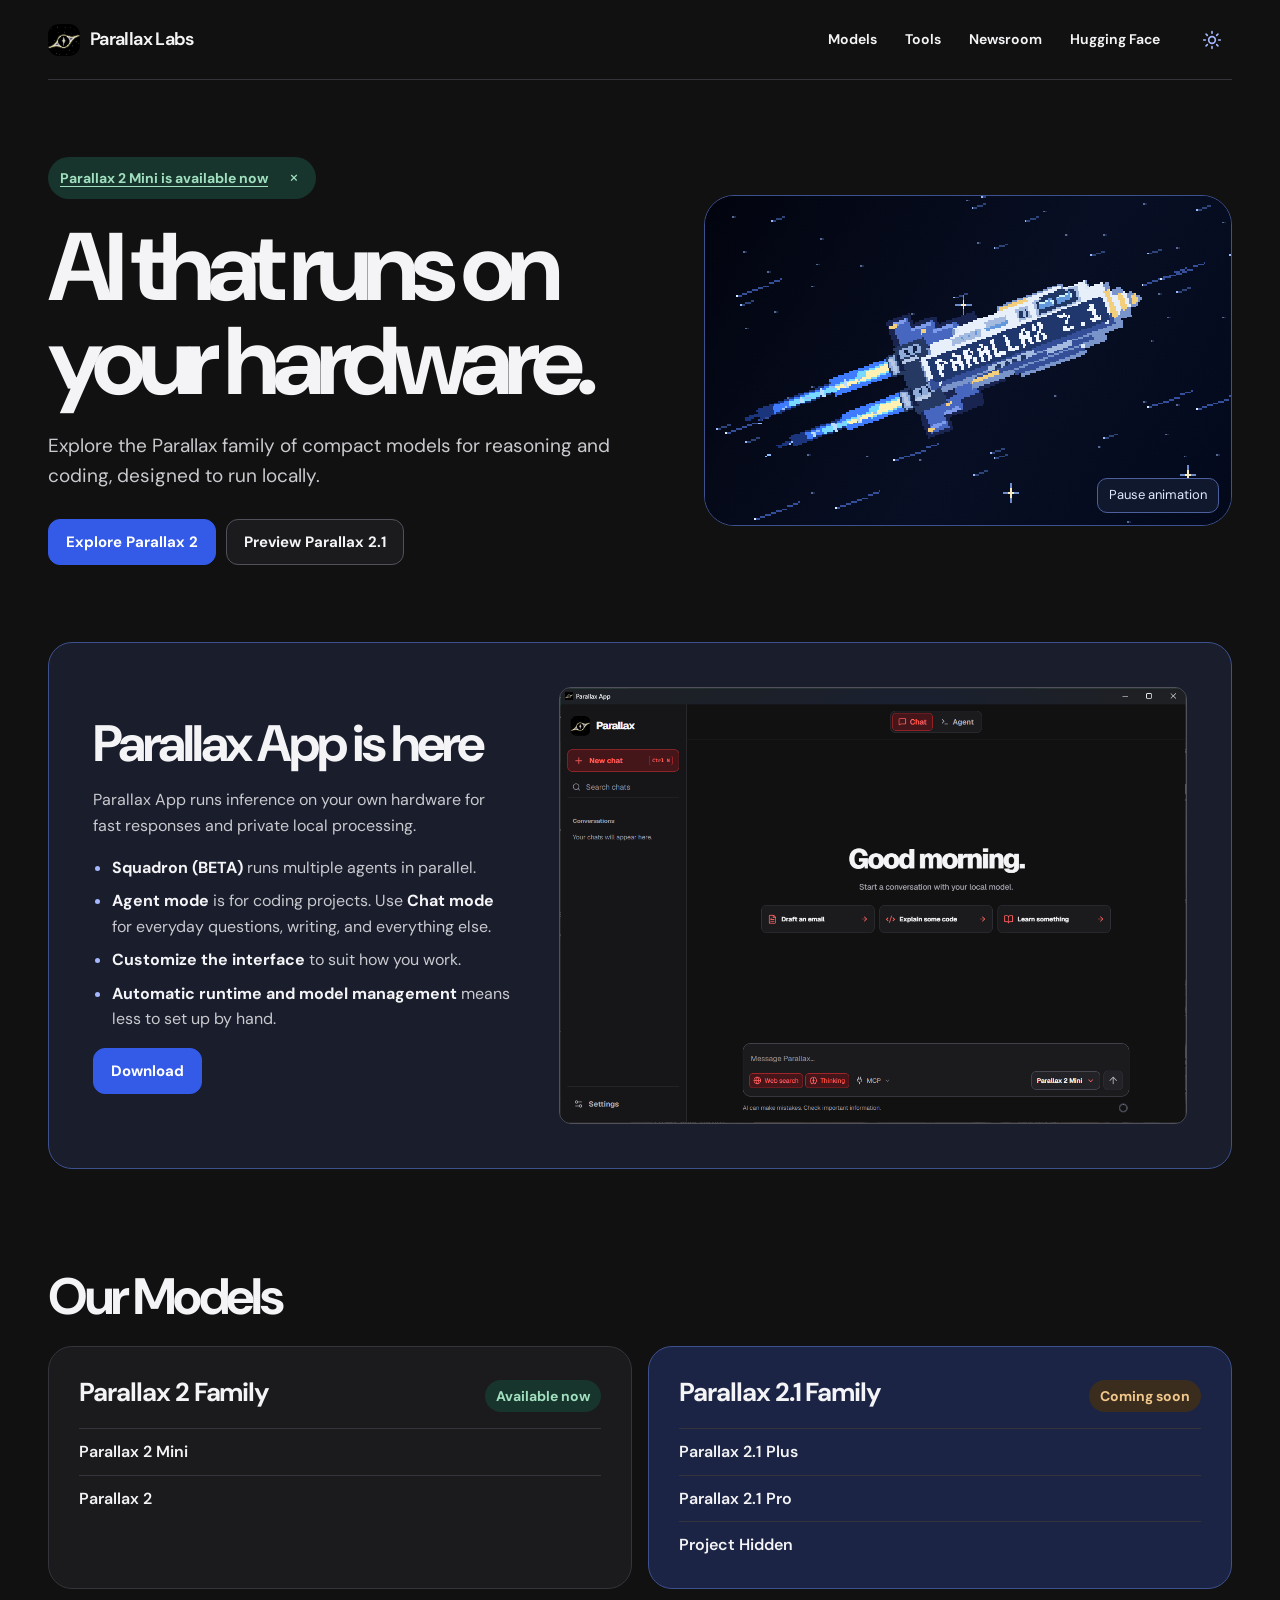
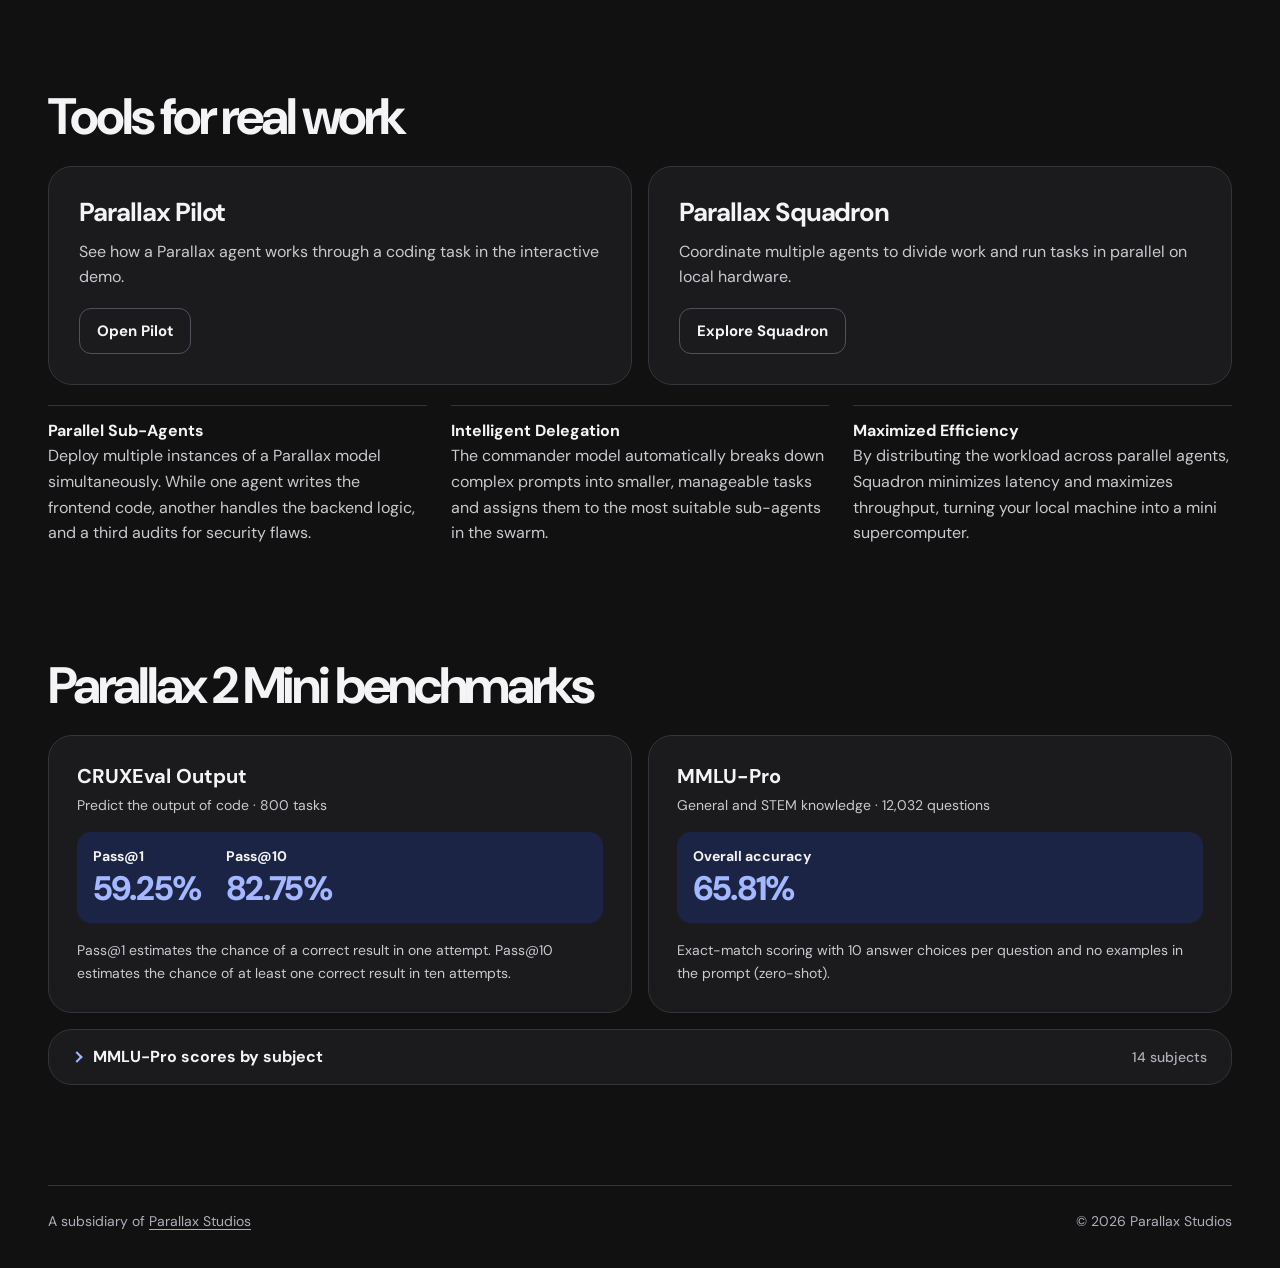
==== commit dea7fda9: "v102" ====
--- a/index.html
+++ b/index.html
@@ -47,6 +47,21 @@
         </div>
       </section>
 
+      <section class="home-section app-launch" id="parallax-app" aria-labelledby="app-launch-title">
+        <div class="app-launch-copy">
+          <h2 class="section-title" id="app-launch-title">Parallax App is here</h2>
+          <p>Parallax App runs inference on your own hardware for fast responses and private local processing.</p>
+          <ul class="app-launch-features">
+            <li><strong>Squadron (BETA)</strong> runs multiple agents in parallel.</li>
+            <li><strong>Agent mode</strong> is for coding projects. Use <strong>Chat mode</strong> for everyday questions, writing, and everything else.</li>
+            <li><strong>Customize the interface</strong> to suit how you work.</li>
+            <li><strong>Automatic runtime and model management</strong> means less to set up by hand.</li>
+          </ul>
+          <a class="btn btn-primary" href="https://github.com/Parallax-Labs-AI/app/releases/latest">Download</a>
+        </div>
+        <img class="app-launch-screenshot" src="parallax-app-screenshot.png" alt="Parallax App in Chat mode with Agent mode available at the top and Parallax 2 Mini selected." width="1182" height="822" loading="lazy">
+      </section>
+
       <section class="home-section" id="models" aria-labelledby="models-title">
         <h2 class="section-title" id="models-title">Our Models</h2>
         <div class="family-split">
@@ -166,6 +181,16 @@
       <form method="dialog"><button class="newsroom-close" autofocus>Close</button></form>
     </header>
     <div class="newsroom-content">
+      <article class="news-article" id="parallax-app-launch-news">
+        <div class="news-date"><time datetime="2026-11-27">November 27, 2026</time></div>
+        <h3 class="news-title">Parallax App is available now</h3>
+        <div class="news-body">
+          <p>Parallax App brings fast, private local inference to the desktop. Use <strong>Chat mode</strong> for everyday questions and writing, or switch to <strong>Agent mode</strong> for coding projects.</p>
+          <p>With <strong>Squadron (BETA)</strong>, multiple agents can work in parallel. You can customize the interface, and the app manages runtimes and models automatically so there’s less to configure by hand.</p>
+          <p><a class="btn btn-primary" href="https://github.com/Parallax-Labs-AI/app/releases/latest">Download Parallax App</a></p>
+        </div>
+      </article>
+
       <article class="news-article">
         <div class="news-date">November 23, 2026</div>
         <h3 class="news-title">Parallax 2 Mini: Available Now!</h3>
--- a/home.css
+++ b/home.css
@@ -66,6 +66,34 @@
 
 .home-section { margin-bottom: clamp(45px, 8vw, 100px); }
 .section-title { font-size: clamp(2rem, 4vw, 3.25rem); letter-spacing: -.06em; line-height: 1.08; }
+.app-launch {
+  display: grid;
+  grid-template-columns: minmax(0, 2fr) minmax(0, 3fr);
+  align-items: center;
+  gap: clamp(20px, 4vw, 48px);
+  padding: clamp(16px, 4vw, 44px);
+  border: 1px solid var(--accent-line);
+  border-radius: var(--radius);
+  background: var(--accent-panel);
+}
+.app-launch-copy { display: grid; justify-items: start; gap: 16px; }
+.app-launch-copy p { max-width: 43ch; color: var(--text-dim2); }
+.app-launch-features {
+  display: grid;
+  gap: 8px;
+  margin: 0;
+  padding-inline-start: 1.2em;
+  color: var(--text-dim2);
+}
+.app-launch-features strong { color: var(--text); }
+.app-launch-features li::marker { color: var(--accent); }
+.app-launch-screenshot {
+  display: block;
+  width: 100%;
+  height: auto;
+  border: 1px solid var(--line-bright);
+  border-radius: 12px;
+}
 .family-split, .tools-grid { display: grid; grid-template-columns: repeat(2, minmax(0, 1fr)); gap: 16px; margin-top: 22px; }
 .family-column, .tool-card { border: 1px solid var(--line); border-radius: var(--radius); padding: clamp(18px, 3vw, 30px); }
 .family-column { background: var(--paper); }
@@ -190,7 +218,7 @@
 body:has(dialog[open]) { overflow: hidden; }
 
 @media (max-width: 740px) {
-  .home-hero, .benchmark-grid { grid-template-columns: 1fr; }
+  .home-hero, .app-launch, .benchmark-grid { grid-template-columns: 1fr; }
   .hero-copy { gap: 14px; }
 }
 
